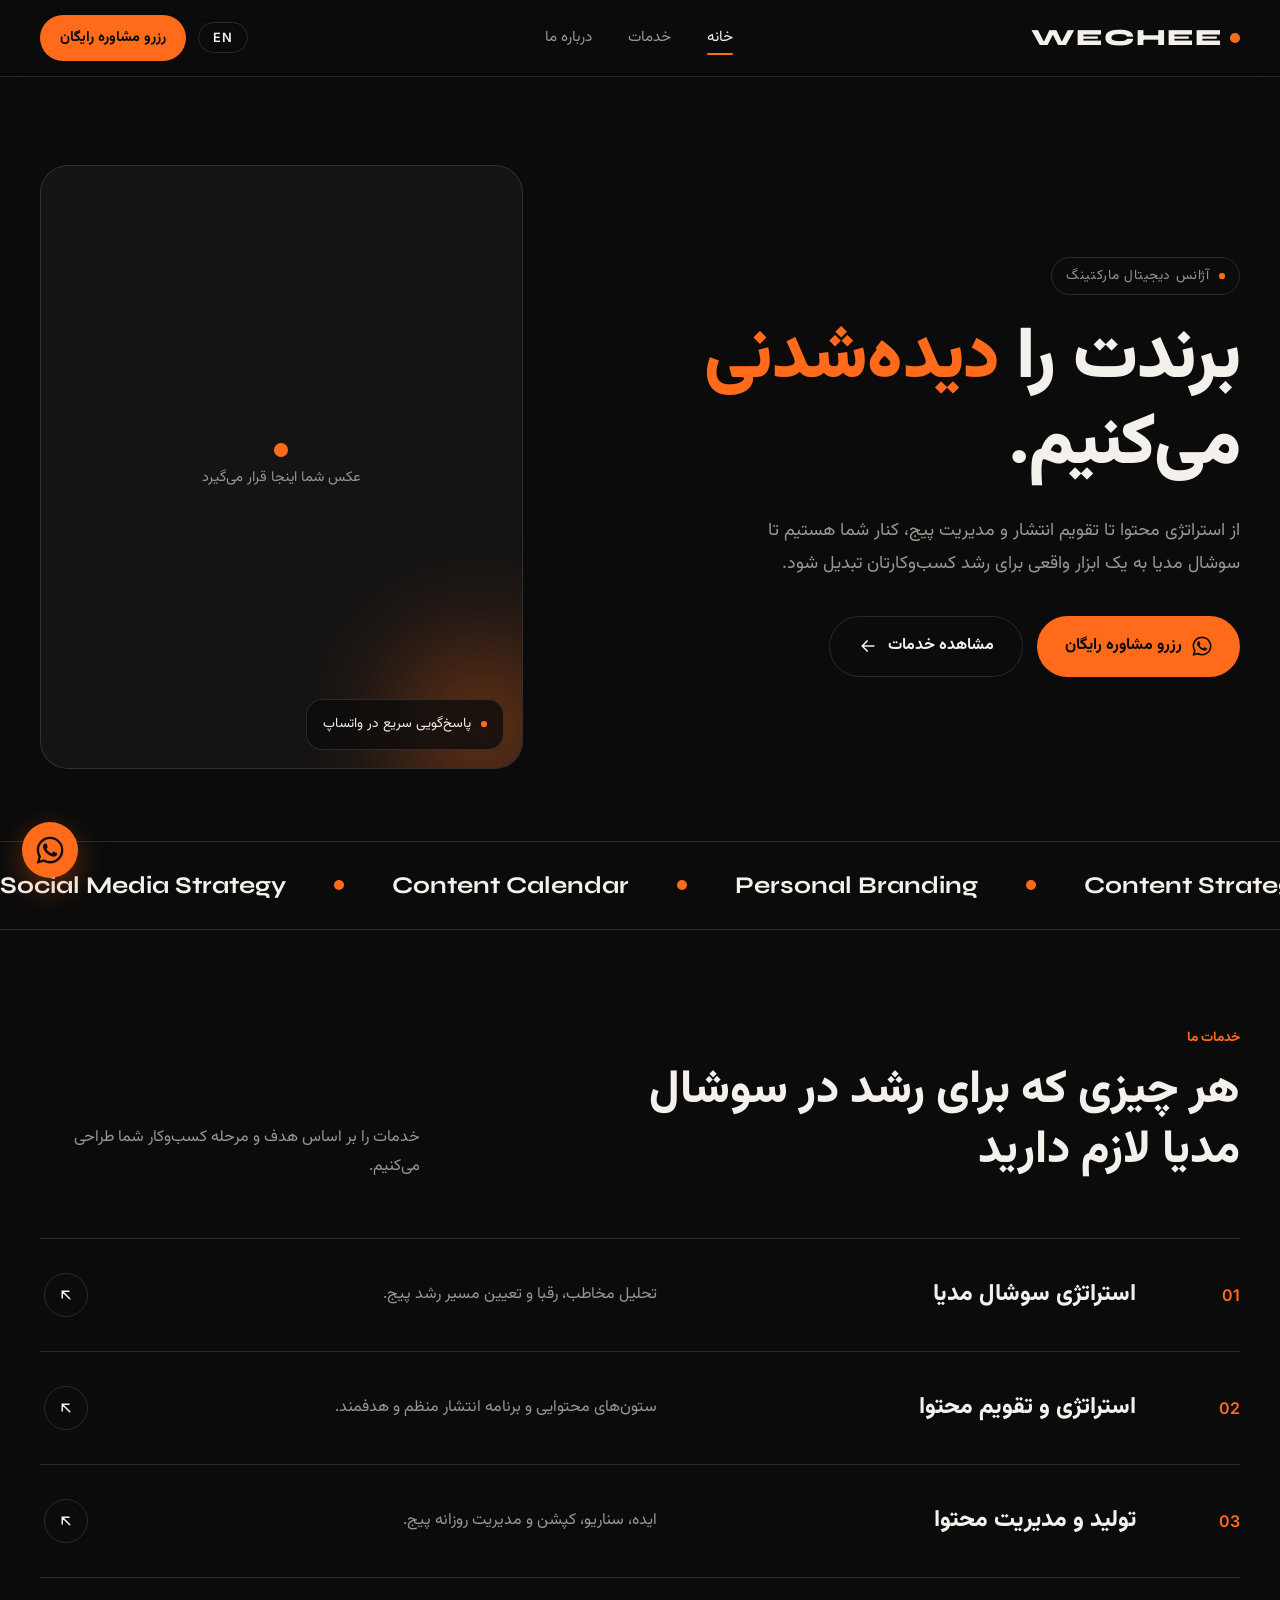
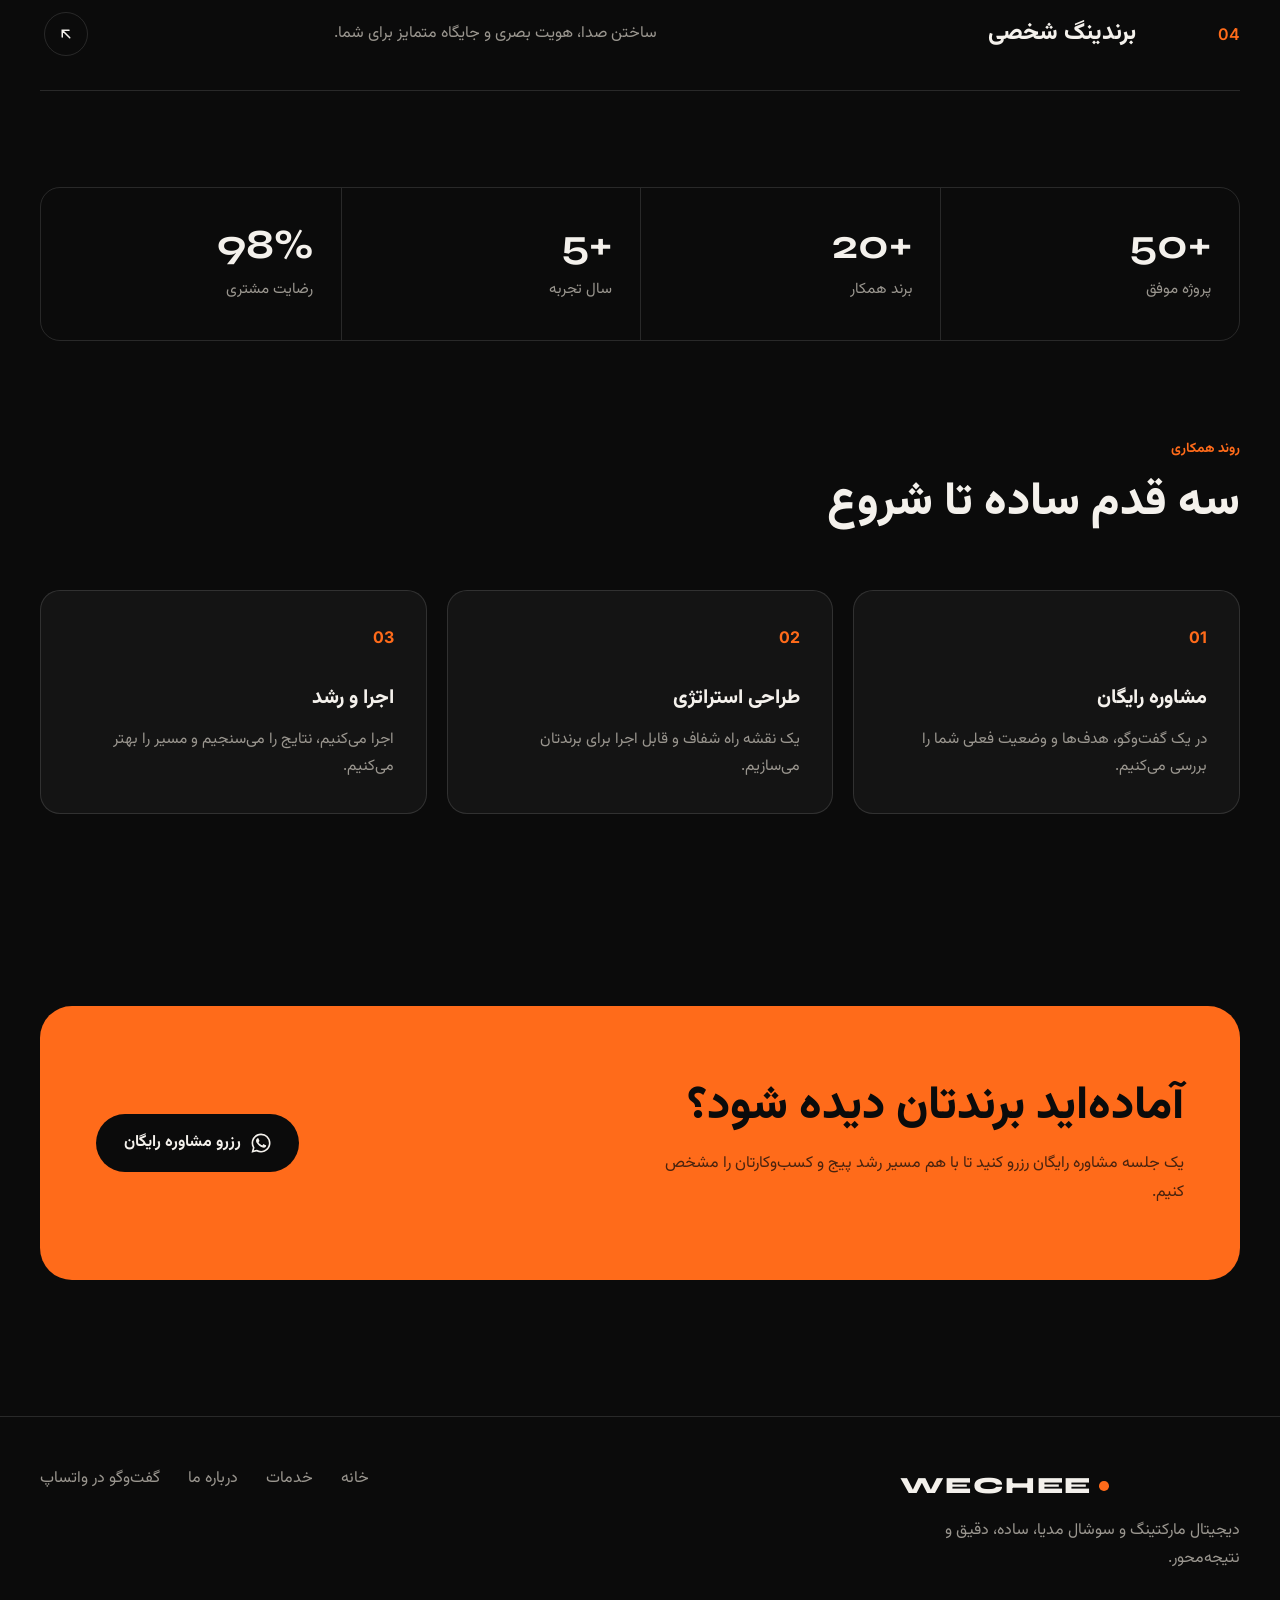
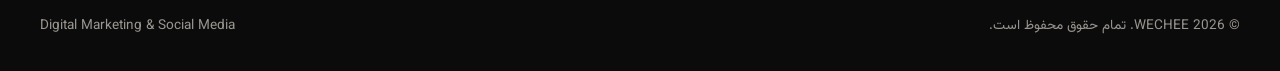
==== index.html @ 188ede7b "Initial WECHEE bilingual site skeleton Co-Authored-By: Claude Opus 5.5 <noreply@anthropic.com> Claud" ====
<!DOCTYPE html>
<html lang="fa" dir="rtl">
<head>
<meta charset="UTF-8">
<meta name="viewport" content="width=device-width, initial-scale=1">
<title data-i18n="home.title">WECHEE</title>
<meta name="description" content="WECHEE — دیجیتال مارکتینگ و سوشال مدیا | Digital marketing & social media">
<meta name="theme-color" content="#0B0B0B">
<link rel="icon" href="assets/favicon.svg" type="image/svg+xml">
<link rel="preconnect" href="https://fonts.googleapis.com">
<link rel="preconnect" href="https://fonts.gstatic.com" crossorigin>
<link href="https://fonts.googleapis.com/css2?family=Inter:wght@400;500;600;700&family=Syne:wght@600;700;800&family=Vazirmatn:wght@400;500;700;800;900&display=swap" rel="stylesheet">
<link rel="stylesheet" href="css/style.css">
</head>
<body>
<header class="header">
  <nav class="container nav">
    <a href="index.html" class="logo">WECHEE<span class="dot"></span></a>
    <ul class="menu">
      <li><a href="index.html" class="active" data-i18n="nav.home">خانه</a></li>
      <li><a href="services.html" data-i18n="nav.services">خدمات</a></li>
      <li><a href="about.html" data-i18n="nav.about">درباره ما</a></li>
    </ul>
    <div class="nav-actions">
      <button class="lang-btn" type="button" aria-label="Switch language">EN</button>
      <a class="btn btn-primary" data-wa href="#"><span data-i18n="cta.book">رزرو مشاوره رایگان</span></a>
      <button class="burger" type="button" aria-label="Menu"><span></span><span></span></button>
    </div>
  </nav>
</header>

<main>
<section class="hero">
  <div class="container hero-grid">
    <div class="reveal">
      <span class="eyebrow"><span class="dot"></span><span data-i18n="home.eyebrow"></span></span>
      <h1 data-i18n="home.h1"></h1>
      <p class="lead" data-i18n="home.lead"></p>
      <div class="hero-ctas">
        <a class="btn btn-primary" data-wa href="#"><svg viewBox="0 0 24 24" fill="currentColor" aria-hidden="true"><path d="M17.47 14.38c-.3-.15-1.75-.86-2.02-.96-.27-.1-.47-.15-.67.15-.2.3-.77.96-.94 1.16-.17.2-.35.22-.64.07-.3-.15-1.25-.46-2.38-1.47-.88-.79-1.47-1.76-1.65-2.06-.17-.3-.02-.46.13-.6.13-.13.3-.35.45-.52.15-.17.2-.3.3-.5.1-.2.05-.37-.03-.52-.07-.15-.67-1.6-.92-2.2-.24-.58-.49-.5-.67-.5h-.57c-.2 0-.52.07-.8.37-.27.3-1.04 1.02-1.04 2.48 0 1.46 1.07 2.88 1.21 3.08.15.2 2.1 3.2 5.08 4.49.71.3 1.26.49 1.7.63.71.22 1.36.19 1.87.12.57-.09 1.75-.72 2-1.41.25-.7.25-1.29.17-1.41-.07-.13-.27-.2-.57-.35M12.05 21.5h-.01a9.4 9.4 0 0 1-4.8-1.31l-.34-.2-3.57.93.95-3.48-.22-.36a9.43 9.43 0 0 1-1.44-5.03c0-5.2 4.24-9.44 9.45-9.44 2.52 0 4.89.99 6.67 2.77a9.37 9.37 0 0 1 2.76 6.68c0 5.2-4.24 9.44-9.45 9.44m8.04-17.48A11.3 11.3 0 0 0 12.05.7C5.78.7.68 5.8.68 12.06c0 2 .52 3.96 1.52 5.68L.58 23.7l6.1-1.6a11.33 11.33 0 0 0 5.37 1.37h.01c6.26 0 11.36-5.1 11.37-11.36 0-3.04-1.18-5.89-3.33-8.04"/></svg><span data-i18n="cta.book">رزرو مشاوره رایگان</span></a>
        <a class="btn btn-ghost" href="services.html"><span data-i18n="home.secondary"></span><svg class="arrow" viewBox="0 0 24 24" fill="none" stroke="currentColor" stroke-width="2" stroke-linecap="round" stroke-linejoin="round" aria-hidden="true"><path d="M5 12h14M13 6l6 6-6 6"/></svg></a>
      </div>
    </div>
    <div class="reveal">
      <div class="hero-photo">
        <div class="photo-placeholder"><span class="dot"></span><span data-i18n="photo.ph">عکس شما اینجا قرار می‌گیرد</span></div>
        <img src="assets/photo.jpg" alt="WECHEE" onerror="this.remove()" style="position:relative;z-index:1">
        <div class="hero-badge"><span class="dot"></span><span data-i18n="home.badge"></span></div>
      </div>
    </div>
  </div>
</section>

<div class="marquee" aria-hidden="true">
  <div class="marquee-track">
    <span>Social Media Strategy</span><span>Content Calendar</span><span>Personal Branding</span><span>Content Strategy</span><span>Growth</span>
    <span>Social Media Strategy</span><span>Content Calendar</span><span>Personal Branding</span><span>Content Strategy</span><span>Growth</span>
  </div>
</div>

<section>
  <div class="container">
    <div class="section-head reveal">
      <div><span class="section-label" data-i18n="home.svc.label"></span><h2 data-i18n="home.svc.title"></h2></div>
      <p data-i18n="home.svc.text"></p>
    </div>
    <div class="svc-list reveal">
      <div class="svc-row">
        <span class="svc-num">01</span>
        <h3 data-i18n="svc1.t"></h3>
        <p data-i18n="svc1.d"></p>
        <span class="svc-icon"><svg viewBox="0 0 24 24" width="18" height="18" fill="none" stroke="currentColor" stroke-width="2" stroke-linecap="round" aria-hidden="true"><path d="M7 17 17 7M8 7h9v9"/></svg></span>
      </div>
      <div class="svc-row">
        <span class="svc-num">02</span>
        <h3 data-i18n="svc2.t"></h3>
        <p data-i18n="svc2.d"></p>
        <span class="svc-icon"><svg viewBox="0 0 24 24" width="18" height="18" fill="none" stroke="currentColor" stroke-width="2" stroke-linecap="round" aria-hidden="true"><path d="M7 17 17 7M8 7h9v9"/></svg></span>
      </div>
      <div class="svc-row">
        <span class="svc-num">03</span>
        <h3 data-i18n="svc3.t"></h3>
        <p data-i18n="svc3.d"></p>
        <span class="svc-icon"><svg viewBox="0 0 24 24" width="18" height="18" fill="none" stroke="currentColor" stroke-width="2" stroke-linecap="round" aria-hidden="true"><path d="M7 17 17 7M8 7h9v9"/></svg></span>
      </div>
      <div class="svc-row">
        <span class="svc-num">04</span>
        <h3 data-i18n="svc4.t"></h3>
        <p data-i18n="svc4.d"></p>
        <span class="svc-icon"><svg viewBox="0 0 24 24" width="18" height="18" fill="none" stroke="currentColor" stroke-width="2" stroke-linecap="round" aria-hidden="true"><path d="M7 17 17 7M8 7h9v9"/></svg></span>
      </div>
    </div>
  </div>
</section>

<section style="padding-top:0">
  <div class="container">
    <div class="stats reveal">
      <div class="stat"><b>50+</b><span data-i18n="stat1"></span></div>
      <div class="stat"><b>20+</b><span data-i18n="stat2"></span></div>
      <div class="stat"><b>5+</b><span data-i18n="stat3"></span></div>
      <div class="stat"><b>98%</b><span data-i18n="stat4"></span></div>
    </div>
  </div>
</section>

<section style="padding-top:0">
  <div class="container">
    <div class="section-head reveal">
      <div><span class="section-label" data-i18n="home.proc.label"></span><h2 data-i18n="home.proc.title"></h2></div>
    </div>
    <div class="cards">
      <div class="card reveal"><span class="num">01</span><h3 data-i18n="proc1.t"></h3><p data-i18n="proc1.d"></p></div>
      <div class="card reveal"><span class="num">02</span><h3 data-i18n="proc2.t"></h3><p data-i18n="proc2.d"></p></div>
      <div class="card reveal"><span class="num">03</span><h3 data-i18n="proc3.t"></h3><p data-i18n="proc3.d"></p></div>
    </div>
  </div>
</section>
<section>
  <div class="container">
    <div class="cta-band reveal">
      <div>
        <h2 data-i18n="cta.band.title">آماده‌اید برندتان دیده شود؟</h2>
        <p data-i18n="cta.band.text"></p>
      </div>
      <a class="btn" data-wa href="#"><svg viewBox="0 0 24 24" fill="currentColor" aria-hidden="true"><path d="M17.47 14.38c-.3-.15-1.75-.86-2.02-.96-.27-.1-.47-.15-.67.15-.2.3-.77.96-.94 1.16-.17.2-.35.22-.64.07-.3-.15-1.25-.46-2.38-1.47-.88-.79-1.47-1.76-1.65-2.06-.17-.3-.02-.46.13-.6.13-.13.3-.35.45-.52.15-.17.2-.3.3-.5.1-.2.05-.37-.03-.52-.07-.15-.67-1.6-.92-2.2-.24-.58-.49-.5-.67-.5h-.57c-.2 0-.52.07-.8.37-.27.3-1.04 1.02-1.04 2.48 0 1.46 1.07 2.88 1.21 3.08.15.2 2.1 3.2 5.08 4.49.71.3 1.26.49 1.7.63.71.22 1.36.19 1.87.12.57-.09 1.75-.72 2-1.41.25-.7.25-1.29.17-1.41-.07-.13-.27-.2-.57-.35M12.05 21.5h-.01a9.4 9.4 0 0 1-4.8-1.31l-.34-.2-3.57.93.95-3.48-.22-.36a9.43 9.43 0 0 1-1.44-5.03c0-5.2 4.24-9.44 9.45-9.44 2.52 0 4.89.99 6.67 2.77a9.37 9.37 0 0 1 2.76 6.68c0 5.2-4.24 9.44-9.45 9.44m8.04-17.48A11.3 11.3 0 0 0 12.05.7C5.78.7.68 5.8.68 12.06c0 2 .52 3.96 1.52 5.68L.58 23.7l6.1-1.6a11.33 11.33 0 0 0 5.37 1.37h.01c6.26 0 11.36-5.1 11.37-11.36 0-3.04-1.18-5.89-3.33-8.04"/></svg><span data-i18n="cta.book">رزرو مشاوره رایگان</span></a>
    </div>
  </div>
</section>
</main>
<footer class="footer">
  <div class="container">
    <div class="footer-top">
      <div>
        <a href="index.html" class="logo">WECHEE<span class="dot"></span></a>
        <p style="color:var(--muted);margin-top:10px;max-width:340px" data-i18n="footer.tag"></p>
      </div>
      <ul class="footer-links">
        <li><a href="index.html" data-i18n="nav.home">خانه</a></li>
        <li><a href="services.html" data-i18n="nav.services">خدمات</a></li>
        <li><a href="about.html" data-i18n="nav.about">درباره ما</a></li>
        <li><a data-wa href="#" data-i18n="cta.whatsapp">واتساپ</a></li>
      </ul>
    </div>
    <div class="footer-bottom">
      <span>© <span data-year></span> WECHEE. <span data-i18n="footer.rights"></span></span>
      <span>Digital Marketing &amp; Social Media</span>
    </div>
  </div>
</footer>
<a class="wa-float" data-wa href="#" aria-label="WhatsApp"><svg viewBox="0 0 24 24" fill="currentColor" aria-hidden="true"><path d="M17.47 14.38c-.3-.15-1.75-.86-2.02-.96-.27-.1-.47-.15-.67.15-.2.3-.77.96-.94 1.16-.17.2-.35.22-.64.07-.3-.15-1.25-.46-2.38-1.47-.88-.79-1.47-1.76-1.65-2.06-.17-.3-.02-.46.13-.6.13-.13.3-.35.45-.52.15-.17.2-.3.3-.5.1-.2.05-.37-.03-.52-.07-.15-.67-1.6-.92-2.2-.24-.58-.49-.5-.67-.5h-.57c-.2 0-.52.07-.8.37-.27.3-1.04 1.02-1.04 2.48 0 1.46 1.07 2.88 1.21 3.08.15.2 2.1 3.2 5.08 4.49.71.3 1.26.49 1.7.63.71.22 1.36.19 1.87.12.57-.09 1.75-.72 2-1.41.25-.7.25-1.29.17-1.41-.07-.13-.27-.2-.57-.35M12.05 21.5h-.01a9.4 9.4 0 0 1-4.8-1.31l-.34-.2-3.57.93.95-3.48-.22-.36a9.43 9.43 0 0 1-1.44-5.03c0-5.2 4.24-9.44 9.45-9.44 2.52 0 4.89.99 6.67 2.77a9.37 9.37 0 0 1 2.76 6.68c0 5.2-4.24 9.44-9.45 9.44m8.04-17.48A11.3 11.3 0 0 0 12.05.7C5.78.7.68 5.8.68 12.06c0 2 .52 3.96 1.52 5.68L.58 23.7l6.1-1.6a11.33 11.33 0 0 0 5.37 1.37h.01c6.26 0 11.36-5.1 11.37-11.36 0-3.04-1.18-5.89-3.33-8.04"/></svg></a>
<script src="js/i18n.js"></script>
<script src="js/main.js"></script>
</body>
</html>
---- css/style.css ----
/* ===== WECHEE — Minimal bilingual landing ===== */
:root{
  --black:#0B0B0B;
  --ink:#141414;
  --line:rgba(255,255,255,.12);
  --text:#F4F1EC;
  --muted:#9A968F;
  --orange:#FF6B1A;
  --orange-soft:rgba(255,107,26,.12);
  --radius:20px;
  --max:1200px;
  --font-fa:"Vazirmatn",system-ui,sans-serif;
  --font-en:"Inter",system-ui,sans-serif;
  --font-display-en:"Syne","Inter",sans-serif;
}
*{box-sizing:border-box;margin:0;padding:0}
html{scroll-behavior:smooth}
body{
  background:var(--black);color:var(--text);
  font-family:var(--font-fa);line-height:1.8;
  -webkit-font-smoothing:antialiased;overflow-x:hidden;
}
html[lang="en"] body{font-family:var(--font-en);line-height:1.65}
img{max-width:100%;display:block}
a{color:inherit;text-decoration:none}
.container{width:min(var(--max),100% - 48px);margin-inline:auto}
.dot{display:inline-block;width:.42em;height:.42em;border-radius:50%;background:var(--orange);vertical-align:middle}
.accent{color:var(--orange)}

/* ---------- Header ---------- */
.header{position:sticky;top:0;z-index:50;background:rgba(11,11,11,.82);backdrop-filter:blur(14px);border-bottom:1px solid var(--line)}
.nav{display:flex;align-items:center;justify-content:space-between;height:76px;gap:24px}
.logo{font-family:var(--font-display-en);font-weight:800;font-size:1.45rem;letter-spacing:.06em;display:flex;align-items:center;gap:8px;direction:ltr}
.menu{display:flex;gap:36px;list-style:none}
.menu a{font-size:.95rem;color:var(--muted);transition:color .2s;position:relative;padding-block:6px}
.menu a:hover,.menu a.active{color:var(--text)}
.menu a.active::after{content:"";position:absolute;inset-inline:0;bottom:0;height:2px;background:var(--orange);border-radius:2px}
.nav-actions{display:flex;align-items:center;gap:12px}
.lang-btn{
  border:1px solid var(--line);background:transparent;color:var(--text);
  border-radius:999px;padding:7px 14px;font:600 .8rem var(--font-en);letter-spacing:.08em;cursor:pointer;transition:.2s
}
.lang-btn:hover{border-color:var(--orange);color:var(--orange)}
.burger{display:none;background:none;border:0;width:40px;height:40px;cursor:pointer;position:relative}
.burger span{position:absolute;left:9px;right:9px;height:2px;background:var(--text);transition:.25s}
.burger span:nth-child(1){top:14px}.burger span:nth-child(2){top:24px}
.burger.open span:nth-child(1){top:19px;transform:rotate(45deg)}
.burger.open span:nth-child(2){top:19px;transform:rotate(-45deg)}

/* ---------- Buttons ---------- */
.btn{
  display:inline-flex;align-items:center;gap:10px;
  padding:15px 28px;border-radius:999px;font-weight:700;font-size:1rem;
  transition:transform .2s, background .2s, color .2s;cursor:pointer;border:0;
}
.btn-primary{background:var(--orange);color:#0B0B0B}
.btn-primary:hover{transform:translateY(-2px);background:#ff8340}
.btn-ghost{border:1px solid var(--line);color:var(--text)}
.btn-ghost:hover{border-color:var(--text)}
.btn svg{width:20px;height:20px;flex-shrink:0}
.btn .arrow{transition:transform .2s}
html[dir="rtl"] .btn .arrow{transform:scaleX(-1)}
.nav .btn{padding:10px 20px;font-size:.9rem}

/* ---------- Hero ---------- */
.hero{padding:88px 0 72px}
.hero-grid{display:grid;grid-template-columns:1.15fr .85fr;gap:64px;align-items:center}
.eyebrow{display:inline-flex;align-items:center;gap:10px;font-size:.85rem;color:var(--muted);letter-spacing:.04em;margin-bottom:22px;border:1px solid var(--line);border-radius:999px;padding:6px 14px}
html[lang="en"] .eyebrow{text-transform:uppercase;letter-spacing:.14em;font-size:.75rem}
h1{font-size:clamp(2.4rem,5.6vw,4.6rem);line-height:1.2;font-weight:900;letter-spacing:-.01em}
html[lang="en"] h1{font-family:var(--font-display-en);font-weight:800;line-height:1.05;letter-spacing:-.03em}
.hero p.lead{color:var(--muted);font-size:1.12rem;max-width:520px;margin:26px 0 36px}
.hero-ctas{display:flex;flex-wrap:wrap;gap:14px}
.hero-photo{position:relative;aspect-ratio:4/5;border-radius:28px;overflow:hidden;background:var(--ink);border:1px solid var(--line)}
.hero-photo img{width:100%;height:100%;object-fit:cover}
.hero-photo::after{content:"";position:absolute;inset:auto -40px -40px auto;width:160px;height:160px;border-radius:50%;background:var(--orange);filter:blur(60px);opacity:.45;pointer-events:none}
.photo-placeholder{position:absolute;inset:0;display:grid;place-content:center;text-align:center;color:var(--muted);font-size:.9rem;gap:8px}
.photo-placeholder .dot{width:14px;height:14px;margin-inline:auto}
.hero-badge{
  position:absolute;bottom:18px;inset-inline-start:18px;z-index:2;
  background:rgba(11,11,11,.75);backdrop-filter:blur(10px);border:1px solid var(--line);
  border-radius:16px;padding:12px 16px;font-size:.85rem;display:flex;align-items:center;gap:10px
}

/* ---------- Marquee ---------- */
.marquee{border-block:1px solid var(--line);overflow:hidden;padding:22px 0;direction:ltr}
.marquee-track{display:flex;gap:48px;width:max-content;animation:scroll 28s linear infinite}
.marquee span{font-family:var(--font-display-en);font-weight:700;font-size:1.5rem;white-space:nowrap;display:flex;align-items:center;gap:48px;color:var(--text)}
.marquee span::after{content:"";width:10px;height:10px;border-radius:50%;background:var(--orange)}
@keyframes scroll{to{transform:translateX(-50%)}}

/* ---------- Sections ---------- */
section{padding:96px 0}
.section-head{display:flex;justify-content:space-between;align-items:end;gap:32px;margin-bottom:56px;flex-wrap:wrap}
.section-label{color:var(--orange);font-size:.85rem;font-weight:700;margin-bottom:12px;display:block}
html[lang="en"] .section-label{text-transform:uppercase;letter-spacing:.16em;font-size:.75rem}
h2{font-size:clamp(1.8rem,3.6vw,2.9rem);line-height:1.3;font-weight:800;max-width:640px}
html[lang="en"] h2{font-family:var(--font-display-en);line-height:1.1;letter-spacing:-.02em}
.section-head p{color:var(--muted);max-width:380px}

/* Services list (numbered rows) */
.svc-list{border-top:1px solid var(--line)}
.svc-row{
  display:grid;grid-template-columns:80px 1fr 1.2fr 48px;gap:24px;align-items:center;
  padding:34px 0;border-bottom:1px solid var(--line);transition:padding .25s, background .25s
}
.svc-row:hover{padding-inline:16px;background:var(--orange-soft)}
.svc-num{font-family:var(--font-en);color:var(--orange);font-weight:600}
.svc-row h3{font-size:1.45rem;font-weight:800}
html[lang="en"] .svc-row h3{font-family:var(--font-display-en)}
.svc-row p{color:var(--muted)}
.svc-icon{width:44px;height:44px;border-radius:50%;border:1px solid var(--line);display:grid;place-content:center;transition:.25s}
.svc-row:hover .svc-icon{background:var(--orange);border-color:var(--orange);color:#0B0B0B}
html[dir="rtl"] .svc-icon svg{transform:scaleX(-1)}

/* Stats */
.stats{display:grid;grid-template-columns:repeat(4,1fr);gap:0;border:1px solid var(--line);border-radius:var(--radius);overflow:hidden}
.stat{padding:36px 28px;border-inline-end:1px solid var(--line)}
.stat:last-child{border-inline-end:0}
.stat b{display:block;font-family:var(--font-display-en);font-size:2.6rem;line-height:1;margin-bottom:10px}
.stat span{color:var(--muted);font-size:.95rem}

/* Process cards */
.cards{display:grid;grid-template-columns:repeat(3,1fr);gap:20px}
.card{background:var(--ink);border:1px solid var(--line);border-radius:var(--radius);padding:32px;transition:border-color .25s, transform .25s}
.card:hover{border-color:var(--orange);transform:translateY(-4px)}
.card .num{font-family:var(--font-en);color:var(--orange);font-weight:700;margin-bottom:28px;display:block}
.card h3{font-size:1.25rem;margin-bottom:10px;font-weight:800}
html[lang="en"] .card h3{font-family:var(--font-display-en)}
.card p{color:var(--muted);font-size:.97rem}

/* CTA band */
.cta-band{
  background:var(--orange);color:#0B0B0B;border-radius:32px;padding:72px 56px;
  display:flex;justify-content:space-between;align-items:center;gap:32px;flex-wrap:wrap;position:relative;overflow:hidden
}
.cta-band h2{color:#0B0B0B;max-width:620px}
.cta-band p{opacity:.75;margin-top:12px;max-width:520px}
.cta-band .btn{background:#0B0B0B;color:var(--text)}
.cta-band .btn:hover{background:#1f1f1f;transform:translateY(-2px)}

/* Page hero (inner pages) */
.page-hero{padding:96px 0 40px}
.page-hero p{color:var(--muted);font-size:1.1rem;max-width:600px;margin-top:20px}

/* About */
.about-grid{display:grid;grid-template-columns:.9fr 1.1fr;gap:64px;align-items:start}
.about-photo{aspect-ratio:4/5;border-radius:28px;overflow:hidden;background:var(--ink);border:1px solid var(--line);position:relative}
.about-photo img{width:100%;height:100%;object-fit:cover}
.about-text p{color:var(--muted);margin-bottom:18px;font-size:1.05rem}
.about-text p strong{color:var(--text)}
.values{display:grid;grid-template-columns:repeat(2,1fr);gap:16px;margin-top:32px}
.value{border:1px solid var(--line);border-radius:16px;padding:20px}
.value b{display:flex;align-items:center;gap:10px;margin-bottom:6px}
.value span{color:var(--muted);font-size:.93rem}

/* Footer */
.footer{border-top:1px solid var(--line);padding:48px 0 32px;margin-top:40px}
.footer-top{display:flex;justify-content:space-between;gap:32px;flex-wrap:wrap;margin-bottom:40px}
.footer-links{display:flex;gap:28px;flex-wrap:wrap;list-style:none}
.footer-links a{color:var(--muted)}
.footer-links a:hover{color:var(--orange)}
.footer-bottom{display:flex;justify-content:space-between;gap:16px;flex-wrap:wrap;color:var(--muted);font-size:.85rem}

/* Floating WhatsApp */
.wa-float{
  position:fixed;bottom:22px;inset-inline-end:22px;z-index:60;width:56px;height:56px;border-radius:50%;
  background:var(--orange);color:#0B0B0B;display:grid;place-content:center;box-shadow:0 10px 30px rgba(255,107,26,.35);transition:transform .2s
}
.wa-float:hover{transform:scale(1.08)}
.wa-float svg{width:28px;height:28px}

/* Reveal animation */
.reveal{opacity:0;transform:translateY(24px);transition:opacity .7s ease, transform .7s ease}
.reveal.in{opacity:1;transform:none}
@media (prefers-reduced-motion:reduce){.reveal{opacity:1;transform:none}.marquee-track{animation:none}}

/* ---------- Responsive ---------- */
@media (max-width: 960px){
  .hero-grid,.about-grid{grid-template-columns:1fr;gap:44px}
  .hero{padding-top:48px}
  .hero-photo,.about-photo{max-width:460px;width:100%;margin-inline:auto}
  .stats{grid-template-columns:repeat(2,1fr)}
  .stat:nth-child(2){border-inline-end:0}
  .stat:nth-child(-n+2){border-bottom:1px solid var(--line)}
  .cards{grid-template-columns:1fr}
  .svc-row{grid-template-columns:56px 1fr 44px}
  .svc-row p{grid-column:2 / 3}
  .svc-row .svc-icon{grid-row:1;grid-column:3}
}
@media (max-width: 760px){
  .menu{
    position:fixed;inset:76px 0 auto 0;flex-direction:column;gap:0;background:var(--black);
    border-bottom:1px solid var(--line);padding:8px 24px 24px;
    transform:translateY(-12px);opacity:0;pointer-events:none;transition:.25s
  }
  .menu.open{transform:none;opacity:1;pointer-events:auto}
  .menu li{border-bottom:1px solid var(--line)}
  .menu a{display:block;padding:16px 0;font-size:1.1rem;color:var(--text)}
  .menu a.active::after{display:none}
  .menu a.active{color:var(--orange)}
  .burger{display:block}
  .nav .btn{display:none}
  section{padding:64px 0}
  .section-head{margin-bottom:36px}
  .cta-band{padding:44px 28px;border-radius:24px}
  .cta-band .btn{width:100%;justify-content:center}
  .hero-ctas .btn{flex:1 1 100%;justify-content:center}
  .values{grid-template-columns:1fr}
  .stat{padding:26px 20px}
  .stat b{font-size:2rem}
}
.stat b{direction:ltr}
html[dir="rtl"] .stat b{text-align:right}
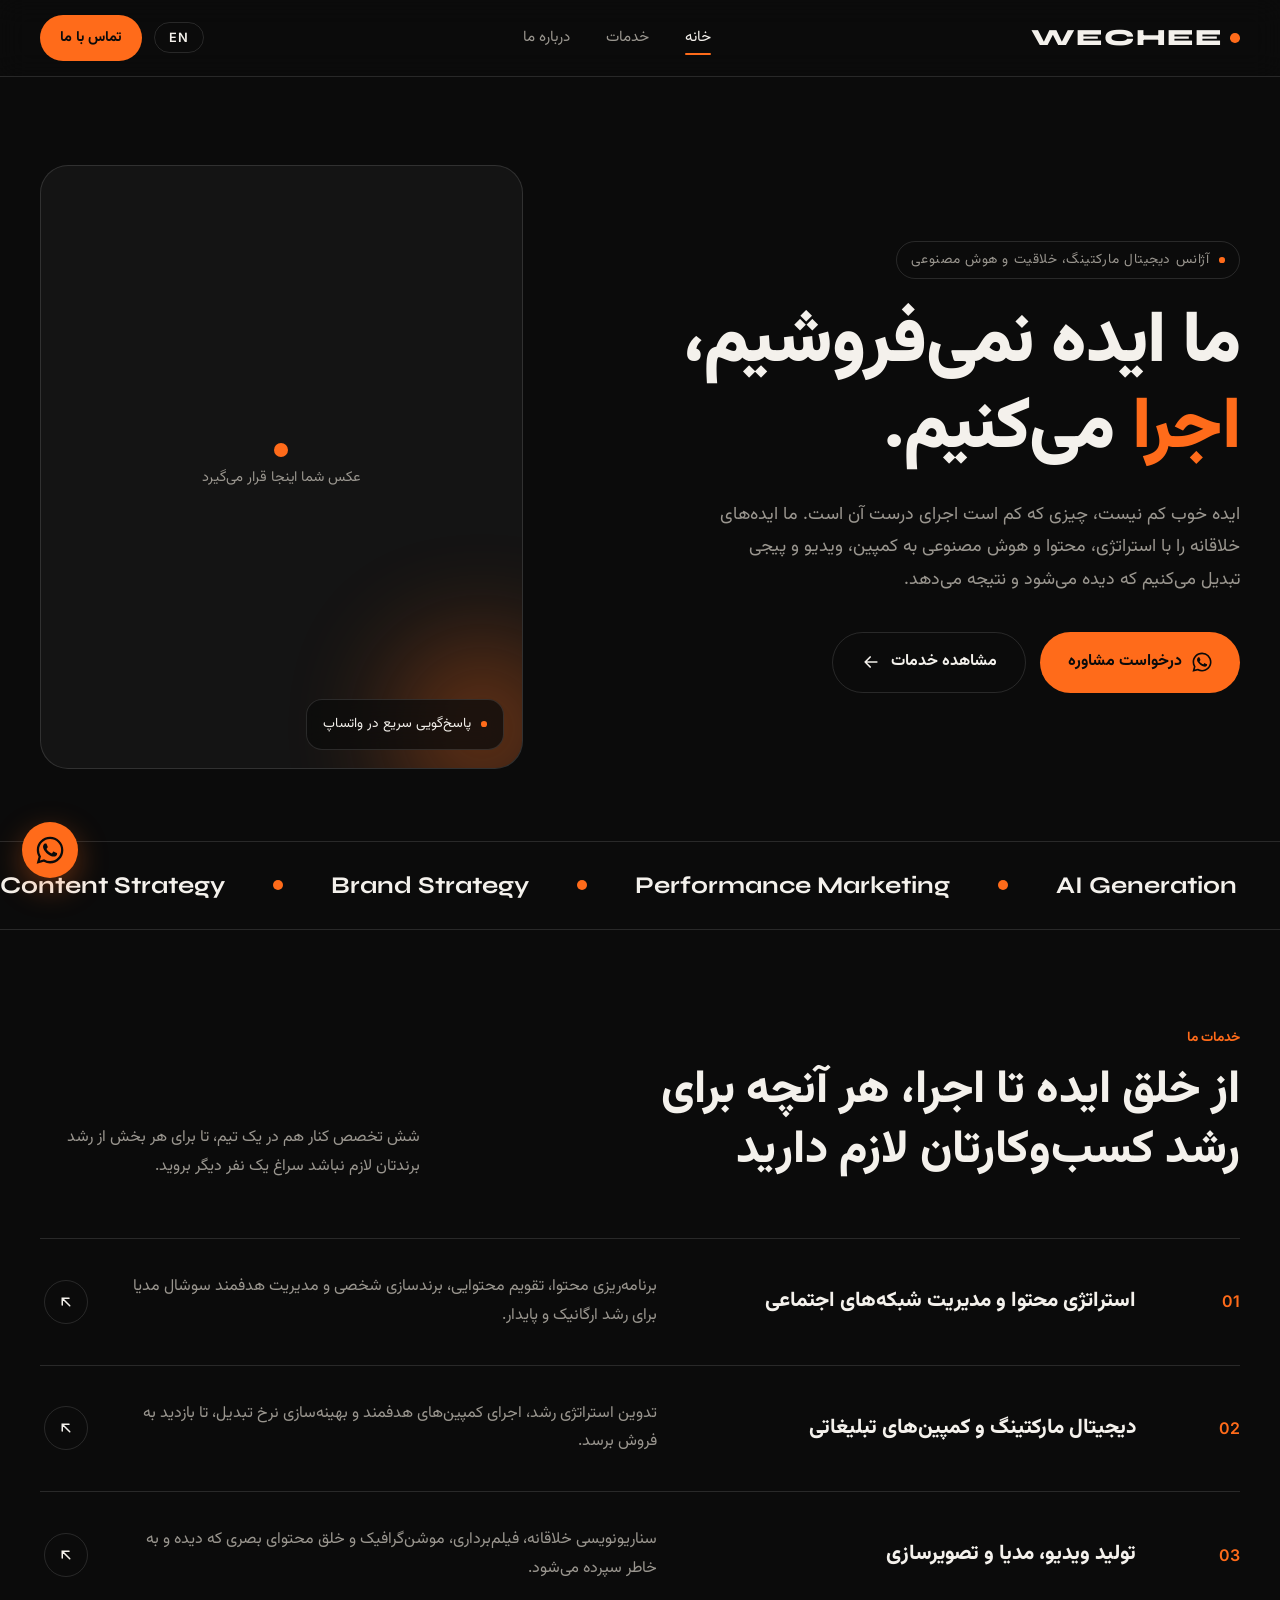
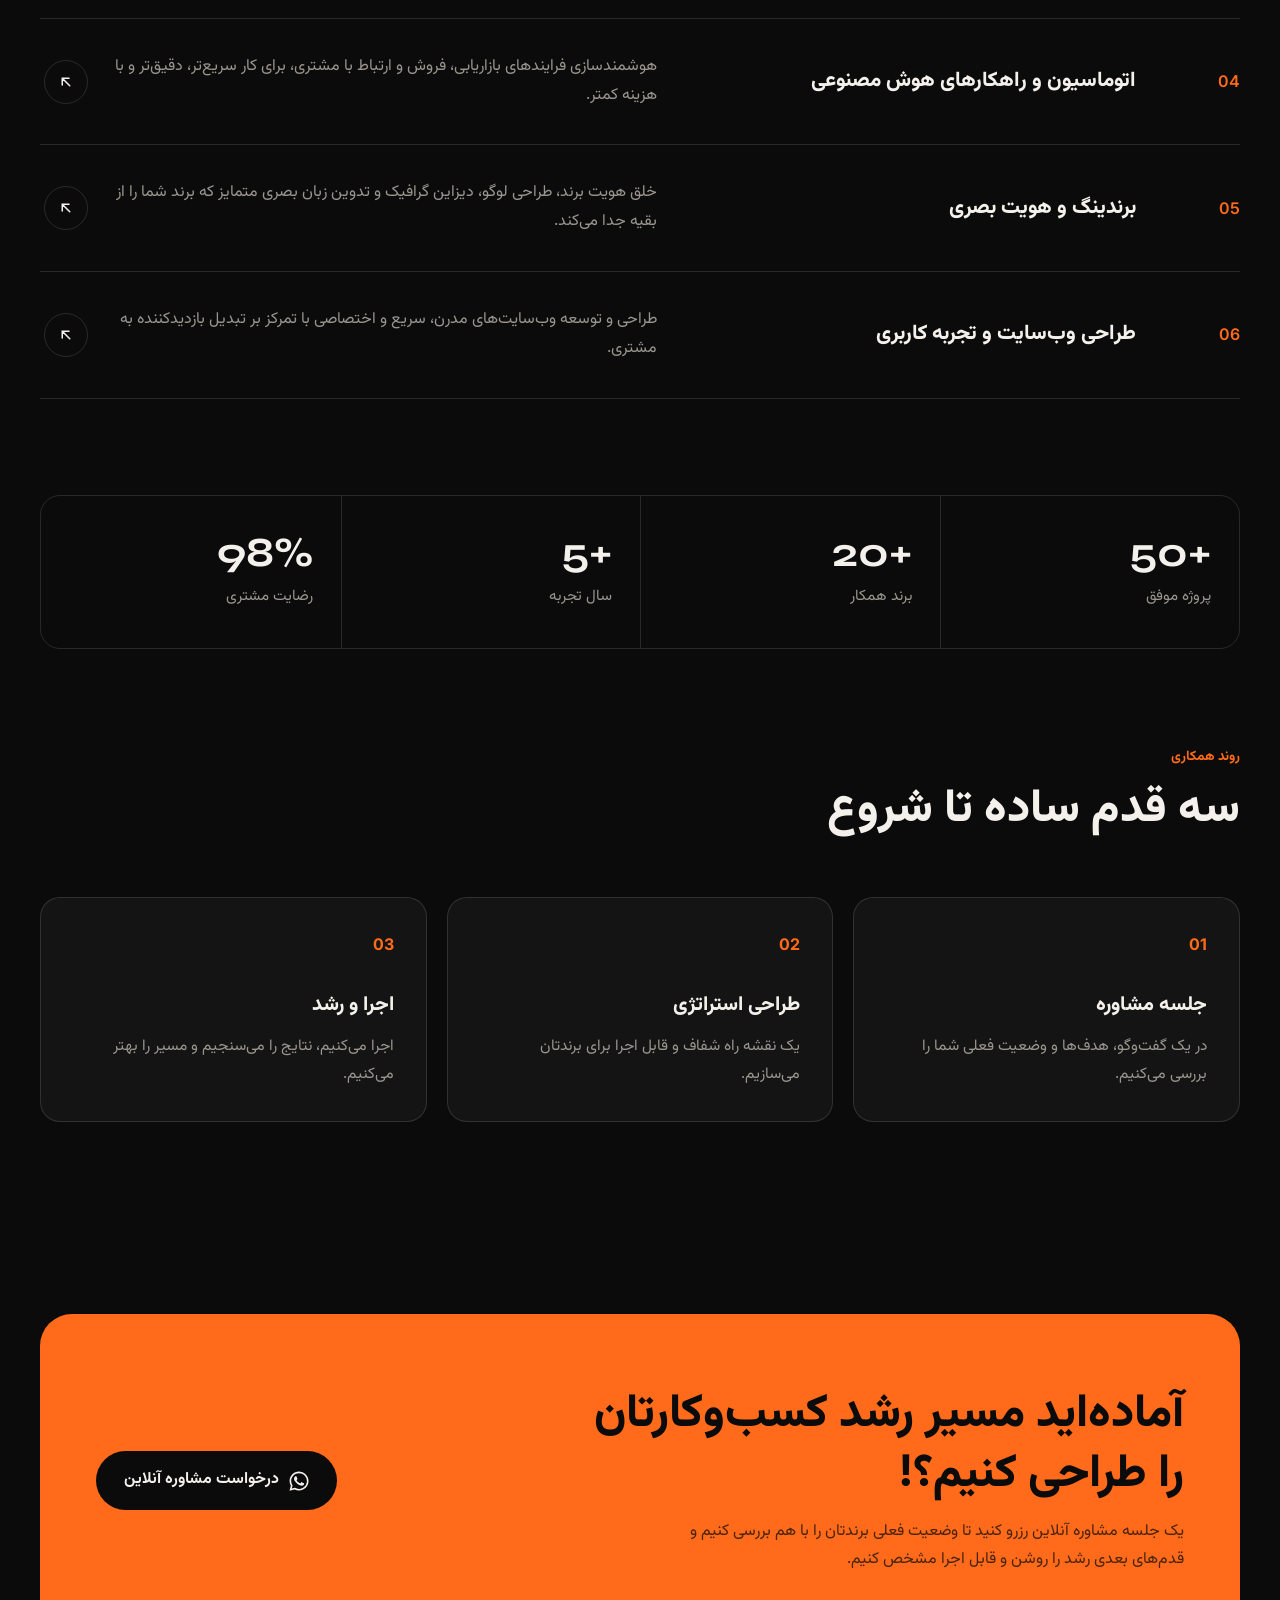
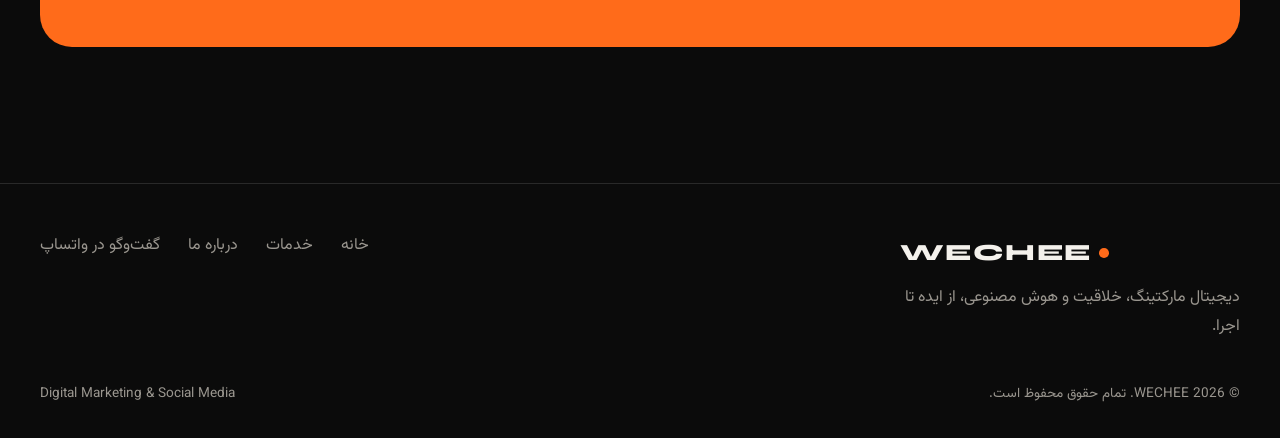
==== commit 6b9eea2e: "Update home copy, CTAs, marquee and six services (FA/EN) Co-Authored-By: Claude Opus 5.5 <noreply@an" ====
--- a/index.html
+++ b/index.html
@@ -23,7 +23,7 @@
     </ul>
     <div class="nav-actions">
       <button class="lang-btn" type="button" aria-label="Switch language">EN</button>
-      <a class="btn btn-primary" data-wa href="#"><span data-i18n="cta.book">رزرو مشاوره رایگان</span></a>
+      <a class="btn btn-primary" data-wa href="#"><span data-i18n="nav.contact">تماس با ما</span></a>
       <button class="burger" type="button" aria-label="Menu"><span></span><span></span></button>
     </div>
   </nav>
@@ -37,7 +37,7 @@
       <h1 data-i18n="home.h1"></h1>
       <p class="lead" data-i18n="home.lead"></p>
       <div class="hero-ctas">
-        <a class="btn btn-primary" data-wa href="#"><svg viewBox="0 0 24 24" fill="currentColor" aria-hidden="true"><path d="M17.47 14.38c-.3-.15-1.75-.86-2.02-.96-.27-.1-.47-.15-.67.15-.2.3-.77.96-.94 1.16-.17.2-.35.22-.64.07-.3-.15-1.25-.46-2.38-1.47-.88-.79-1.47-1.76-1.65-2.06-.17-.3-.02-.46.13-.6.13-.13.3-.35.45-.52.15-.17.2-.3.3-.5.1-.2.05-.37-.03-.52-.07-.15-.67-1.6-.92-2.2-.24-.58-.49-.5-.67-.5h-.57c-.2 0-.52.07-.8.37-.27.3-1.04 1.02-1.04 2.48 0 1.46 1.07 2.88 1.21 3.08.15.2 2.1 3.2 5.08 4.49.71.3 1.26.49 1.7.63.71.22 1.36.19 1.87.12.57-.09 1.75-.72 2-1.41.25-.7.25-1.29.17-1.41-.07-.13-.27-.2-.57-.35M12.05 21.5h-.01a9.4 9.4 0 0 1-4.8-1.31l-.34-.2-3.57.93.95-3.48-.22-.36a9.43 9.43 0 0 1-1.44-5.03c0-5.2 4.24-9.44 9.45-9.44 2.52 0 4.89.99 6.67 2.77a9.37 9.37 0 0 1 2.76 6.68c0 5.2-4.24 9.44-9.45 9.44m8.04-17.48A11.3 11.3 0 0 0 12.05.7C5.78.7.68 5.8.68 12.06c0 2 .52 3.96 1.52 5.68L.58 23.7l6.1-1.6a11.33 11.33 0 0 0 5.37 1.37h.01c6.26 0 11.36-5.1 11.37-11.36 0-3.04-1.18-5.89-3.33-8.04"/></svg><span data-i18n="cta.book">رزرو مشاوره رایگان</span></a>
+        <a class="btn btn-primary" data-wa href="#"><svg viewBox="0 0 24 24" fill="currentColor" aria-hidden="true"><path d="M17.47 14.38c-.3-.15-1.75-.86-2.02-.96-.27-.1-.47-.15-.67.15-.2.3-.77.96-.94 1.16-.17.2-.35.22-.64.07-.3-.15-1.25-.46-2.38-1.47-.88-.79-1.47-1.76-1.65-2.06-.17-.3-.02-.46.13-.6.13-.13.3-.35.45-.52.15-.17.2-.3.3-.5.1-.2.05-.37-.03-.52-.07-.15-.67-1.6-.92-2.2-.24-.58-.49-.5-.67-.5h-.57c-.2 0-.52.07-.8.37-.27.3-1.04 1.02-1.04 2.48 0 1.46 1.07 2.88 1.21 3.08.15.2 2.1 3.2 5.08 4.49.71.3 1.26.49 1.7.63.71.22 1.36.19 1.87.12.57-.09 1.75-.72 2-1.41.25-.7.25-1.29.17-1.41-.07-.13-.27-.2-.57-.35M12.05 21.5h-.01a9.4 9.4 0 0 1-4.8-1.31l-.34-.2-3.57.93.95-3.48-.22-.36a9.43 9.43 0 0 1-1.44-5.03c0-5.2 4.24-9.44 9.45-9.44 2.52 0 4.89.99 6.67 2.77a9.37 9.37 0 0 1 2.76 6.68c0 5.2-4.24 9.44-9.45 9.44m8.04-17.48A11.3 11.3 0 0 0 12.05.7C5.78.7.68 5.8.68 12.06c0 2 .52 3.96 1.52 5.68L.58 23.7l6.1-1.6a11.33 11.33 0 0 0 5.37 1.37h.01c6.26 0 11.36-5.1 11.37-11.36 0-3.04-1.18-5.89-3.33-8.04"/></svg><span data-i18n="cta.book">درخواست مشاوره</span></a>
         <a class="btn btn-ghost" href="services.html"><span data-i18n="home.secondary"></span><svg class="arrow" viewBox="0 0 24 24" fill="none" stroke="currentColor" stroke-width="2" stroke-linecap="round" stroke-linejoin="round" aria-hidden="true"><path d="M5 12h14M13 6l6 6-6 6"/></svg></a>
       </div>
     </div>
@@ -53,8 +53,8 @@
 
 <div class="marquee" aria-hidden="true">
   <div class="marquee-track">
-    <span>Social Media Strategy</span><span>Content Calendar</span><span>Personal Branding</span><span>Content Strategy</span><span>Growth</span>
-    <span>Social Media Strategy</span><span>Content Calendar</span><span>Personal Branding</span><span>Content Strategy</span><span>Growth</span>
+    <span>Content Strategy</span><span>Brand Strategy</span><span>Performance Marketing</span><span>AI Generation</span><span>Video &amp; Media Production</span><span>Social Media Growth</span><span>Conversion Optimization</span><span>Social Media Marketing</span>
+    <span>Content Strategy</span><span>Brand Strategy</span><span>Performance Marketing</span><span>AI Generation</span><span>Video &amp; Media Production</span><span>Social Media Growth</span><span>Conversion Optimization</span><span>Social Media Marketing</span>
   </div>
 </div>
 
@@ -87,6 +87,18 @@
         <span class="svc-num">04</span>
         <h3 data-i18n="svc4.t"></h3>
         <p data-i18n="svc4.d"></p>
+        <span class="svc-icon"><svg viewBox="0 0 24 24" width="18" height="18" fill="none" stroke="currentColor" stroke-width="2" stroke-linecap="round" aria-hidden="true"><path d="M7 17 17 7M8 7h9v9"/></svg></span>
+      </div>
+      <div class="svc-row">
+        <span class="svc-num">05</span>
+        <h3 data-i18n="svc5.t"></h3>
+        <p data-i18n="svc5.d"></p>
+        <span class="svc-icon"><svg viewBox="0 0 24 24" width="18" height="18" fill="none" stroke="currentColor" stroke-width="2" stroke-linecap="round" aria-hidden="true"><path d="M7 17 17 7M8 7h9v9"/></svg></span>
+      </div>
+      <div class="svc-row">
+        <span class="svc-num">06</span>
+        <h3 data-i18n="svc6.t"></h3>
+        <p data-i18n="svc6.d"></p>
         <span class="svc-icon"><svg viewBox="0 0 24 24" width="18" height="18" fill="none" stroke="currentColor" stroke-width="2" stroke-linecap="round" aria-hidden="true"><path d="M7 17 17 7M8 7h9v9"/></svg></span>
       </div>
     </div>
@@ -123,7 +135,7 @@
         <h2 data-i18n="cta.band.title">آماده‌اید برندتان دیده شود؟</h2>
         <p data-i18n="cta.band.text"></p>
       </div>
-      <a class="btn" data-wa href="#"><svg viewBox="0 0 24 24" fill="currentColor" aria-hidden="true"><path d="M17.47 14.38c-.3-.15-1.75-.86-2.02-.96-.27-.1-.47-.15-.67.15-.2.3-.77.96-.94 1.16-.17.2-.35.22-.64.07-.3-.15-1.25-.46-2.38-1.47-.88-.79-1.47-1.76-1.65-2.06-.17-.3-.02-.46.13-.6.13-.13.3-.35.45-.52.15-.17.2-.3.3-.5.1-.2.05-.37-.03-.52-.07-.15-.67-1.6-.92-2.2-.24-.58-.49-.5-.67-.5h-.57c-.2 0-.52.07-.8.37-.27.3-1.04 1.02-1.04 2.48 0 1.46 1.07 2.88 1.21 3.08.15.2 2.1 3.2 5.08 4.49.71.3 1.26.49 1.7.63.71.22 1.36.19 1.87.12.57-.09 1.75-.72 2-1.41.25-.7.25-1.29.17-1.41-.07-.13-.27-.2-.57-.35M12.05 21.5h-.01a9.4 9.4 0 0 1-4.8-1.31l-.34-.2-3.57.93.95-3.48-.22-.36a9.43 9.43 0 0 1-1.44-5.03c0-5.2 4.24-9.44 9.45-9.44 2.52 0 4.89.99 6.67 2.77a9.37 9.37 0 0 1 2.76 6.68c0 5.2-4.24 9.44-9.45 9.44m8.04-17.48A11.3 11.3 0 0 0 12.05.7C5.78.7.68 5.8.68 12.06c0 2 .52 3.96 1.52 5.68L.58 23.7l6.1-1.6a11.33 11.33 0 0 0 5.37 1.37h.01c6.26 0 11.36-5.1 11.37-11.36 0-3.04-1.18-5.89-3.33-8.04"/></svg><span data-i18n="cta.book">رزرو مشاوره رایگان</span></a>
+      <a class="btn" data-wa href="#"><svg viewBox="0 0 24 24" fill="currentColor" aria-hidden="true"><path d="M17.47 14.38c-.3-.15-1.75-.86-2.02-.96-.27-.1-.47-.15-.67.15-.2.3-.77.96-.94 1.16-.17.2-.35.22-.64.07-.3-.15-1.25-.46-2.38-1.47-.88-.79-1.47-1.76-1.65-2.06-.17-.3-.02-.46.13-.6.13-.13.3-.35.45-.52.15-.17.2-.3.3-.5.1-.2.05-.37-.03-.52-.07-.15-.67-1.6-.92-2.2-.24-.58-.49-.5-.67-.5h-.57c-.2 0-.52.07-.8.37-.27.3-1.04 1.02-1.04 2.48 0 1.46 1.07 2.88 1.21 3.08.15.2 2.1 3.2 5.08 4.49.71.3 1.26.49 1.7.63.71.22 1.36.19 1.87.12.57-.09 1.75-.72 2-1.41.25-.7.25-1.29.17-1.41-.07-.13-.27-.2-.57-.35M12.05 21.5h-.01a9.4 9.4 0 0 1-4.8-1.31l-.34-.2-3.57.93.95-3.48-.22-.36a9.43 9.43 0 0 1-1.44-5.03c0-5.2 4.24-9.44 9.45-9.44 2.52 0 4.89.99 6.67 2.77a9.37 9.37 0 0 1 2.76 6.68c0 5.2-4.24 9.44-9.45 9.44m8.04-17.48A11.3 11.3 0 0 0 12.05.7C5.78.7.68 5.8.68 12.06c0 2 .52 3.96 1.52 5.68L.58 23.7l6.1-1.6a11.33 11.33 0 0 0 5.37 1.37h.01c6.26 0 11.36-5.1 11.37-11.36 0-3.04-1.18-5.89-3.33-8.04"/></svg><span data-i18n="cta.band.btn">درخواست مشاوره آنلاین</span></a>
     </div>
   </div>
 </section>
--- a/css/style.css
+++ b/css/style.css
@@ -106,7 +106,7 @@
 }
 .svc-row:hover{padding-inline:16px;background:var(--orange-soft)}
 .svc-num{font-family:var(--font-en);color:var(--orange);font-weight:600}
-.svc-row h3{font-size:1.45rem;font-weight:800}
+.svc-row h3{font-size:1.3rem;font-weight:800;line-height:1.5}
 html[lang="en"] .svc-row h3{font-family:var(--font-display-en)}
 .svc-row p{color:var(--muted)}
 .svc-icon{width:44px;height:44px;border-radius:50%;border:1px solid var(--line);display:grid;place-content:center;transition:.25s}
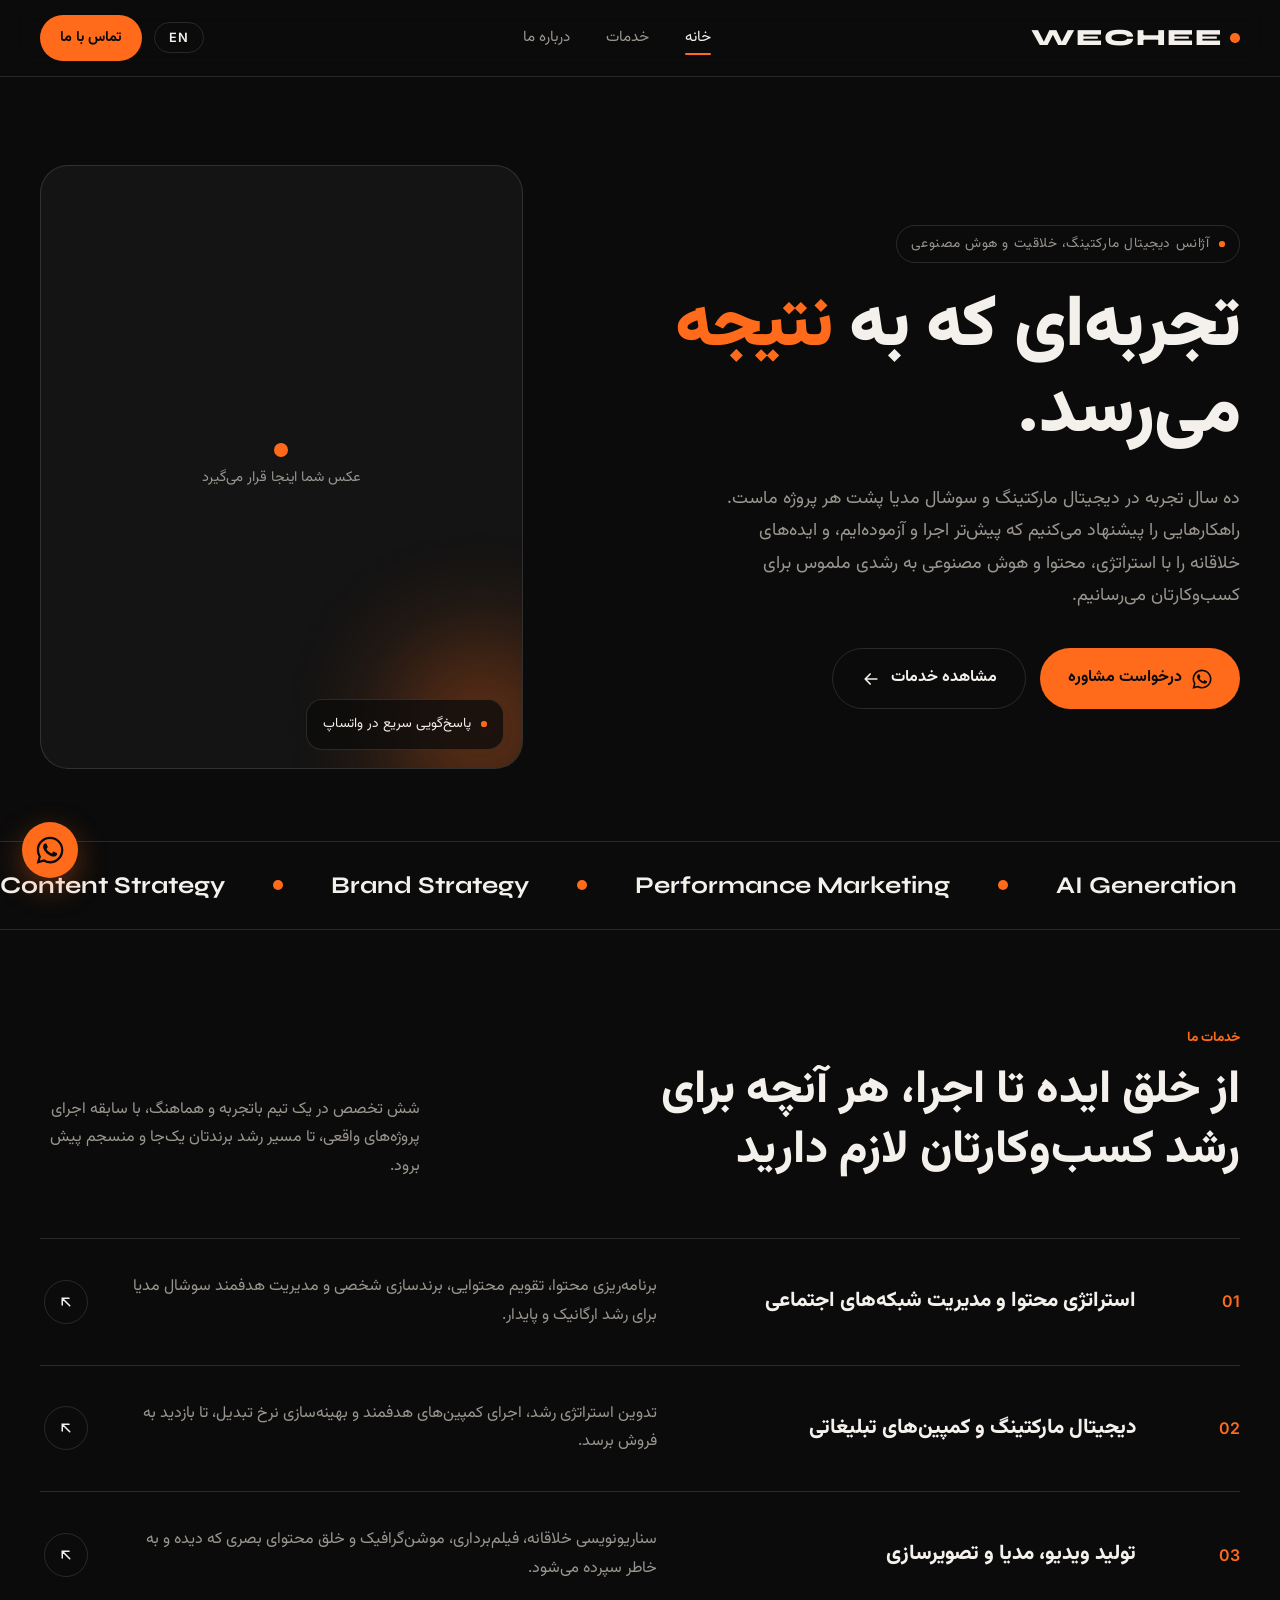
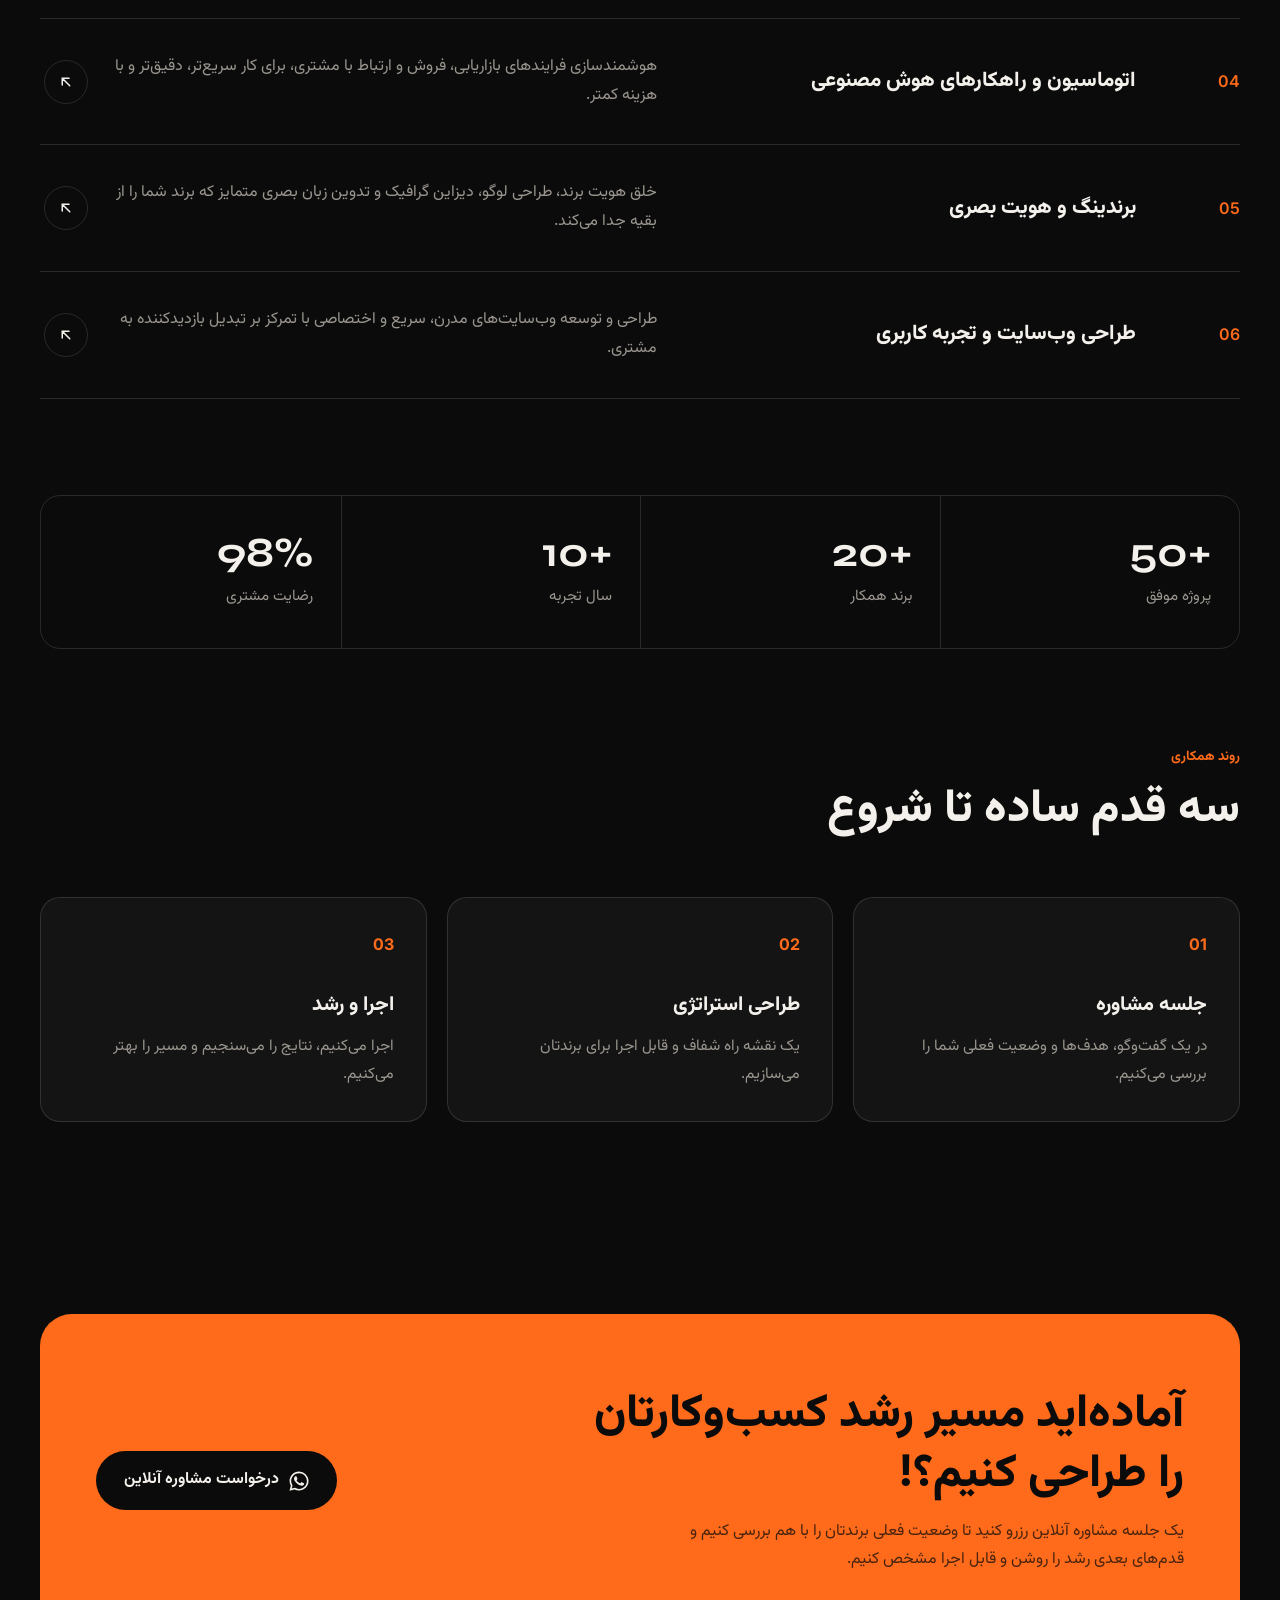
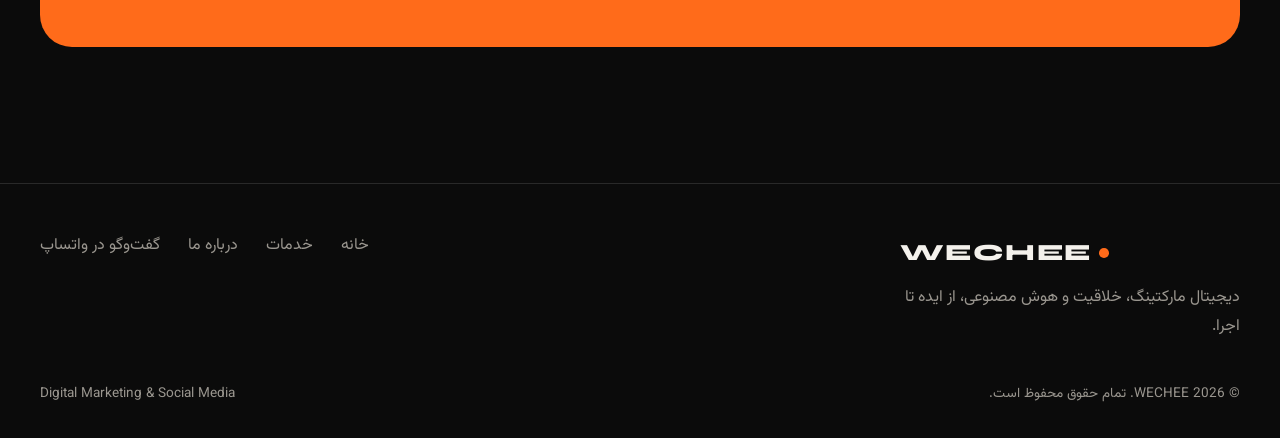
==== commit f96a73d1: "New experience-led slogan, positive copy, hover ring on buttons, animated stats Co-Authored-By: Clau" ====
--- a/index.html
+++ b/index.html
@@ -108,10 +108,10 @@
 <section style="padding-top:0">
   <div class="container">
     <div class="stats reveal">
-      <div class="stat"><b>50+</b><span data-i18n="stat1"></span></div>
-      <div class="stat"><b>20+</b><span data-i18n="stat2"></span></div>
-      <div class="stat"><b>5+</b><span data-i18n="stat3"></span></div>
-      <div class="stat"><b>98%</b><span data-i18n="stat4"></span></div>
+      <div class="stat"><b data-count="50" data-suffix="+">50+</b><span data-i18n="stat1"></span></div>
+      <div class="stat"><b data-count="20" data-suffix="+">20+</b><span data-i18n="stat2"></span></div>
+      <div class="stat"><b data-count="10" data-suffix="+">10+</b><span data-i18n="stat3"></span></div>
+      <div class="stat"><b data-count="98" data-suffix="%">98%</b><span data-i18n="stat4"></span></div>
     </div>
   </div>
 </section>
--- a/css/style.css
+++ b/css/style.css
@@ -212,3 +212,38 @@
 }
 .stat b{direction:ltr}
 html[dir="rtl"] .stat b{text-align:right}
+
+/* ---------- Hover: orange gradient ring on buttons ---------- */
+@property --ring{syntax:'<angle>';initial-value:0deg;inherits:false}
+.btn,.lang-btn{position:relative;isolation:isolate}
+.btn::before,.lang-btn::before,.wa-float::before{
+  content:"";position:absolute;inset:-4px;border-radius:999px;padding:2px;pointer-events:none;opacity:0;
+  background:conic-gradient(from var(--ring),transparent 0deg,#FFD08A 50deg,#FF8A3D 110deg,#FF6B1A 170deg,#FF3D00 220deg,transparent 300deg);
+  -webkit-mask:linear-gradient(#000 0 0) content-box,linear-gradient(#000 0 0);
+  -webkit-mask-composite:xor;mask-composite:exclude;
+}
+.wa-float::before{border-radius:50%}
+.cta-band .btn::before{background:conic-gradient(from var(--ring),transparent 0deg,#fff 70deg,#FFD08A 140deg,#0B0B0B 210deg,transparent 300deg)}
+.btn:hover::before,.lang-btn:hover::before,.wa-float:hover::before,
+.btn:focus-visible::before{animation:ring 1.5s ease-out forwards}
+@keyframes ring{
+  0%{--ring:0deg;opacity:0}
+  15%{opacity:1}
+  65%{opacity:1}
+  100%{--ring:360deg;opacity:0}
+}
+
+/* ---------- Hover: stats ---------- */
+.stat{position:relative;overflow:hidden;cursor:default;transition:background .35s}
+.stat::after{
+  content:"";position:absolute;inset-inline-start:28px;bottom:22px;height:2px;width:0;
+  background:linear-gradient(90deg,#FF3D00,#FF6B1A,#FFD08A);border-radius:2px;transition:width .5s ease
+}
+.stat b{transition:transform .35s ease,color .35s ease}
+.stat:hover{background:radial-gradient(120% 90% at 50% 120%,rgba(255,107,26,.22),transparent 70%)}
+.stat:hover b{transform:translateY(-6px) scale(1.06);color:var(--orange)}
+.stat:hover::after{width:48px}
+@media (prefers-reduced-motion:reduce){
+  .btn:hover::before,.lang-btn:hover::before,.wa-float:hover::before{animation:none;opacity:1}
+  .stat:hover b{transform:none}
+}
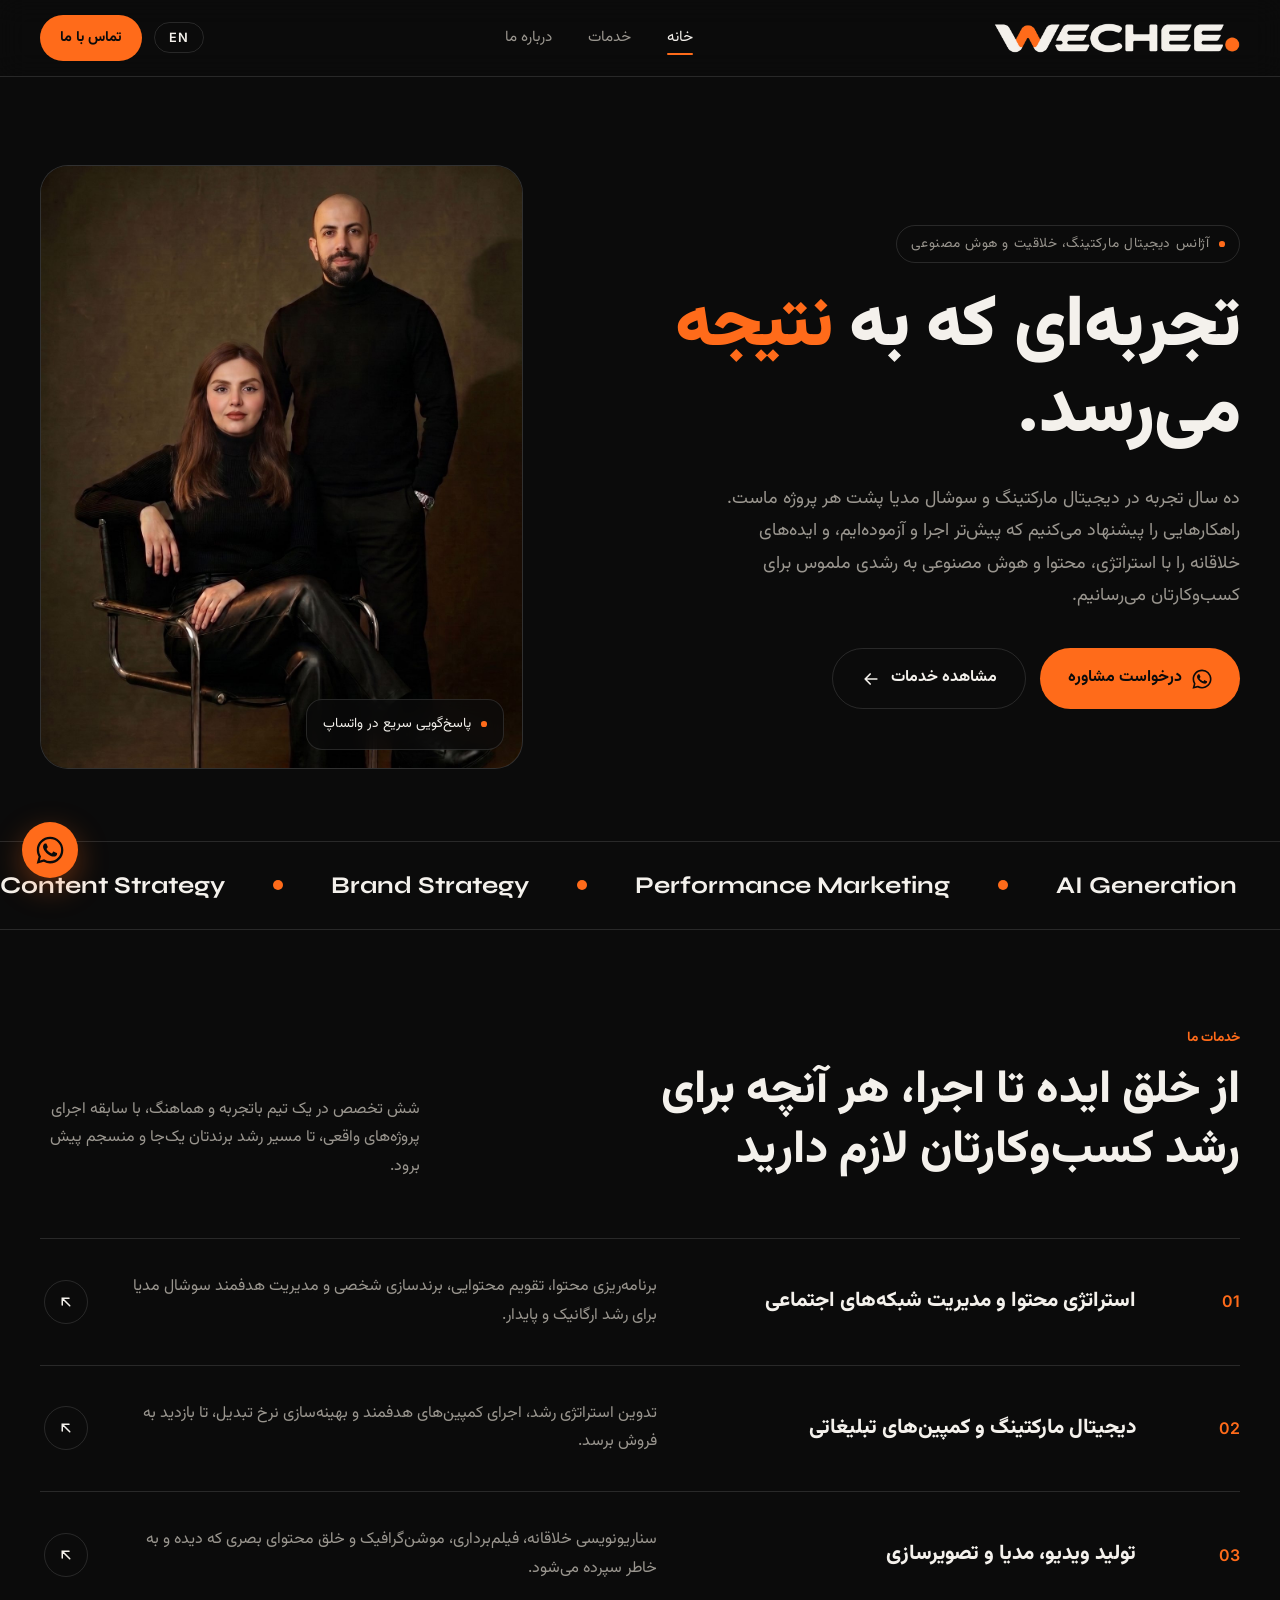
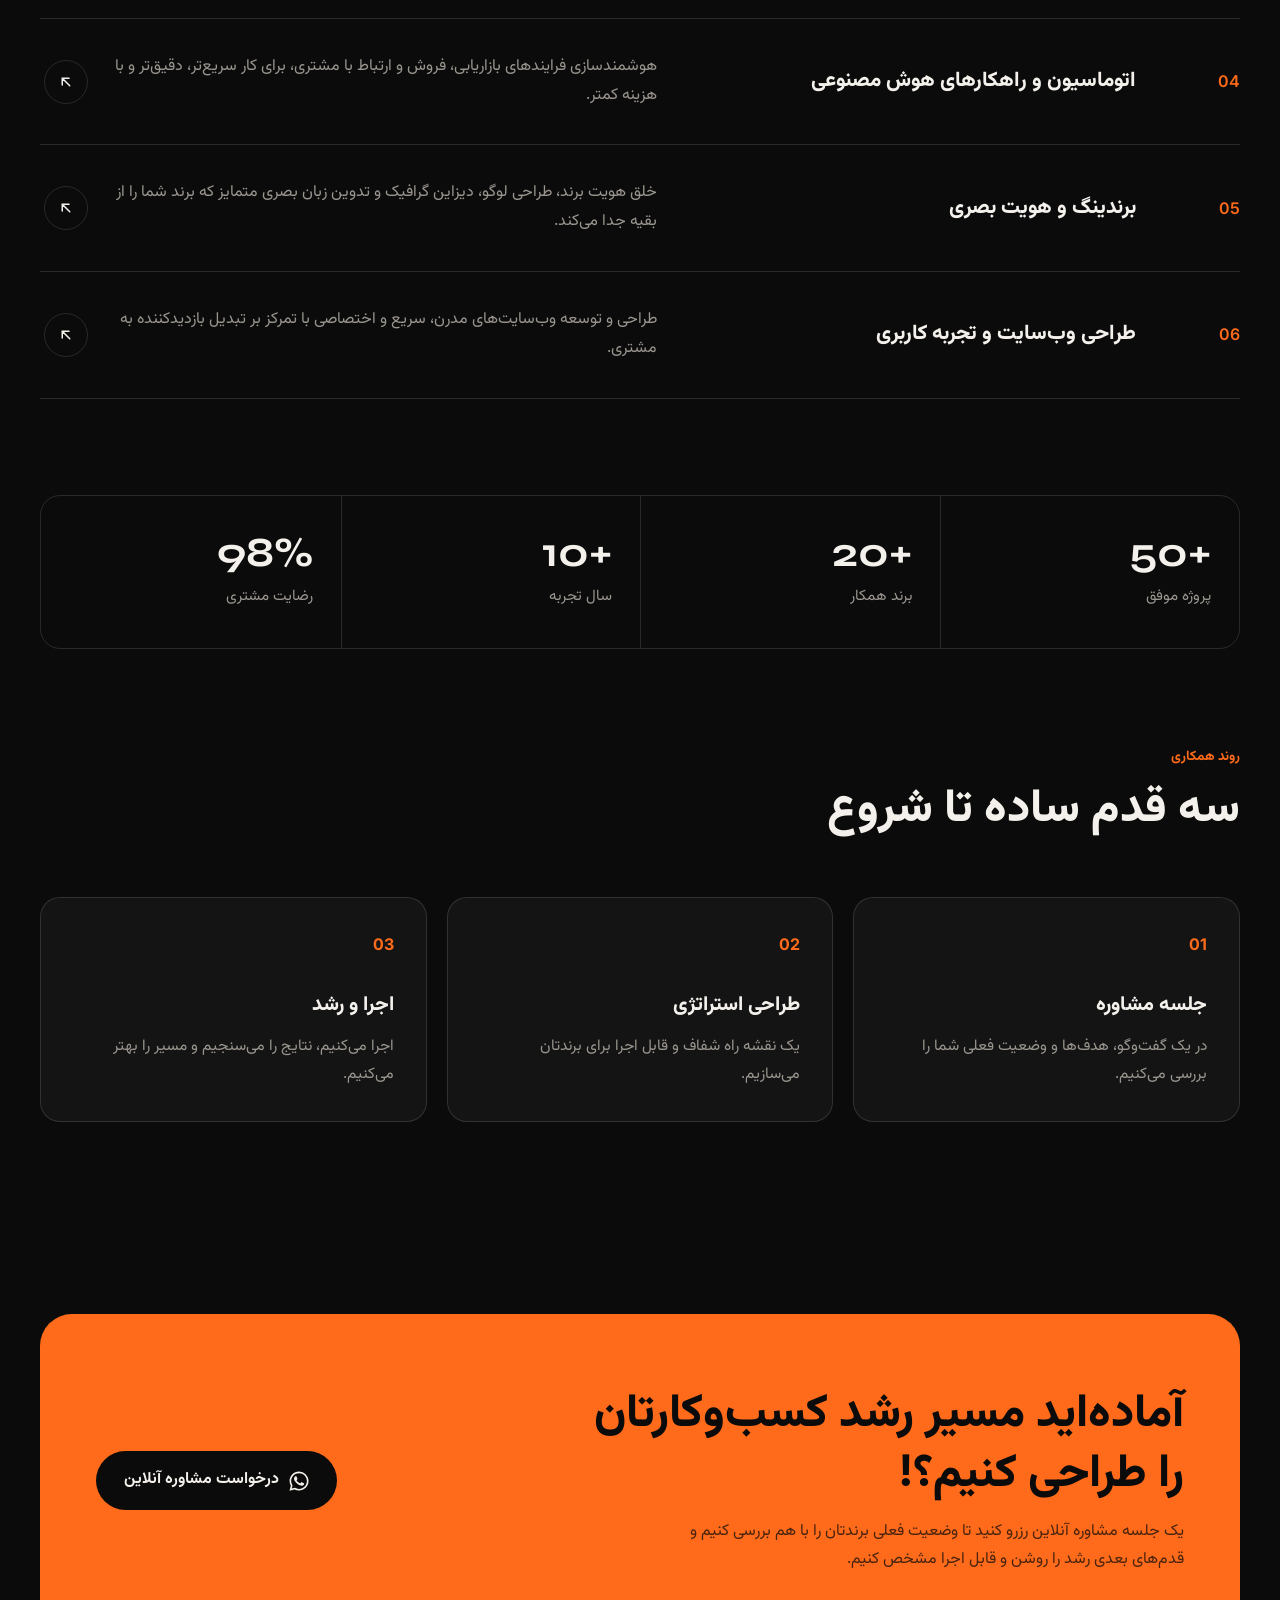
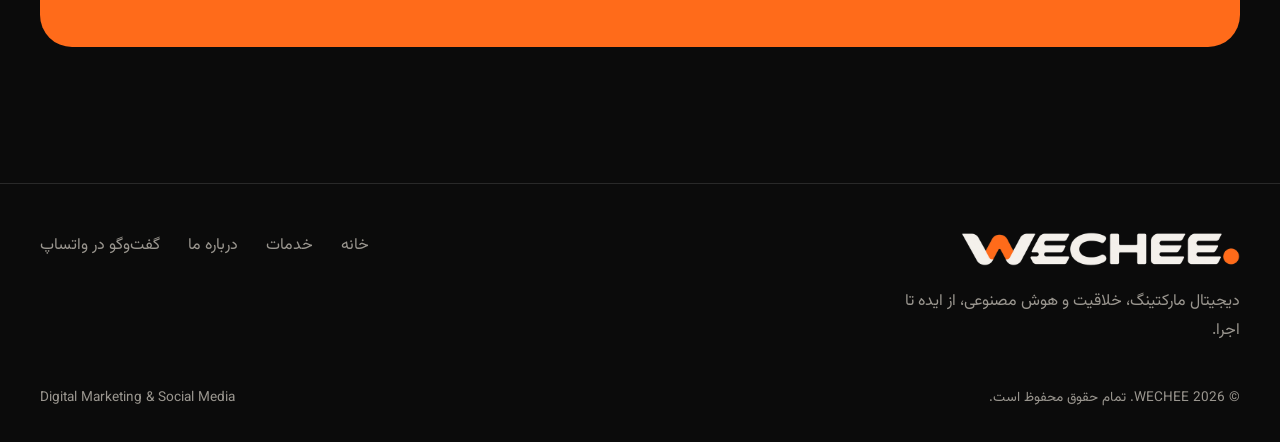
==== commit f918a565: "Add WECHEE logo to header/footer and W favicon Co-Authored-By: Claude Opus 5.5 <noreply@anthropic.co" ====
--- a/index.html
+++ b/index.html
@@ -6,7 +6,7 @@
 <title data-i18n="home.title">WECHEE</title>
 <meta name="description" content="WECHEE — دیجیتال مارکتینگ و سوشال مدیا | Digital marketing & social media">
 <meta name="theme-color" content="#0B0B0B">
-<link rel="icon" href="assets/favicon.svg" type="image/svg+xml">
+<link rel="icon" href="assets/favicon.png" type="image/png">
 <link rel="preconnect" href="https://fonts.googleapis.com">
 <link rel="preconnect" href="https://fonts.gstatic.com" crossorigin>
 <link href="https://fonts.googleapis.com/css2?family=Inter:wght@400;500;600;700&family=Syne:wght@600;700;800&family=Vazirmatn:wght@400;500;700;800;900&display=swap" rel="stylesheet">
@@ -15,7 +15,7 @@
 <body>
 <header class="header">
   <nav class="container nav">
-    <a href="index.html" class="logo">WECHEE<span class="dot"></span></a>
+    <a href="index.html" class="logo"><img src="assets/logo.png" alt="WECHEE" width="788" height="96"></a>
     <ul class="menu">
       <li><a href="index.html" class="active" data-i18n="nav.home">خانه</a></li>
       <li><a href="services.html" data-i18n="nav.services">خدمات</a></li>
@@ -144,7 +144,7 @@
   <div class="container">
     <div class="footer-top">
       <div>
-        <a href="index.html" class="logo">WECHEE<span class="dot"></span></a>
+        <a href="index.html" class="logo"><img src="assets/logo.png" alt="WECHEE" width="788" height="96"></a>
         <p style="color:var(--muted);margin-top:10px;max-width:340px" data-i18n="footer.tag"></p>
       </div>
       <ul class="footer-links">
--- a/css/style.css
+++ b/css/style.css
@@ -247,3 +247,9 @@
   .btn:hover::before,.lang-btn:hover::before,.wa-float:hover::before{animation:none;opacity:1}
   .stat:hover b{transform:none}
 }
+
+/* Logo image */
+.logo img{height:30px;width:auto;display:block}
+.footer .logo img{height:34px}
+@media (max-width:760px){.logo img{height:22px}.footer .logo img{height:28px}}
+.footer .logo{display:inline-flex}
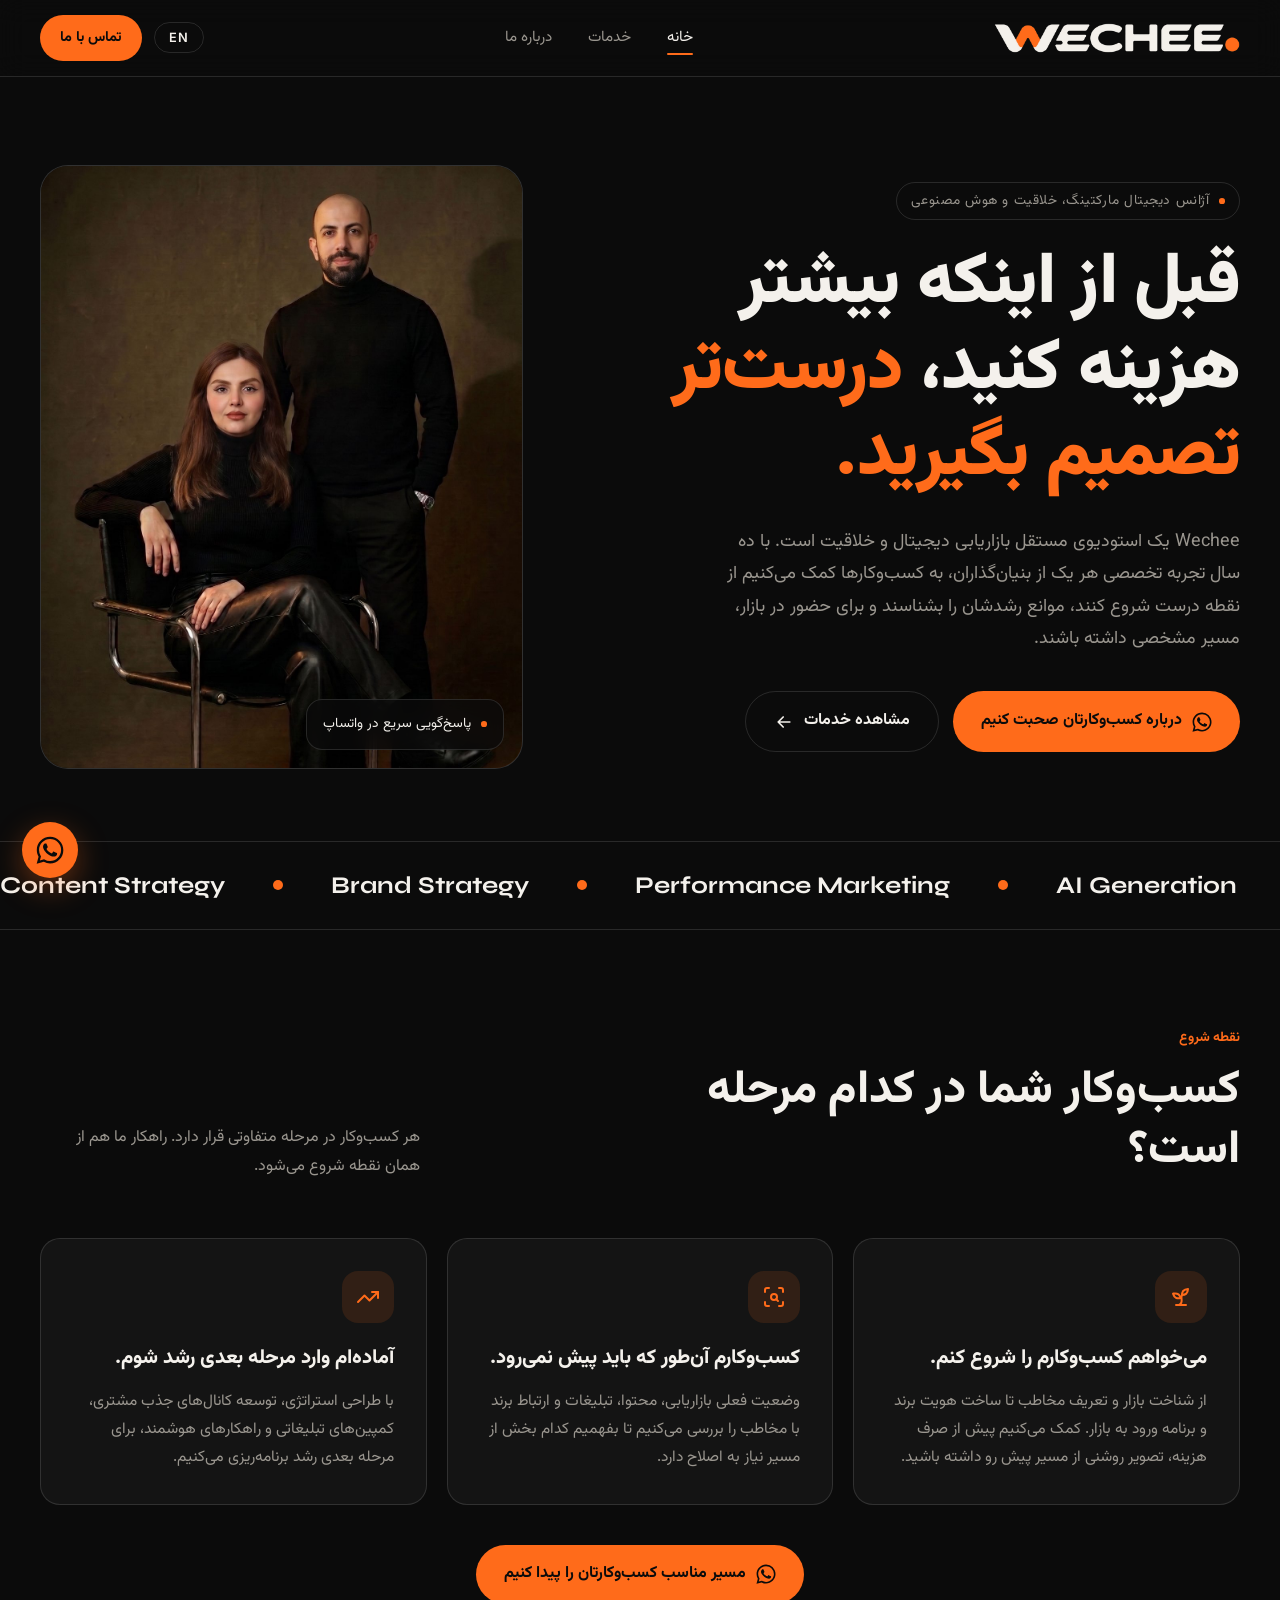
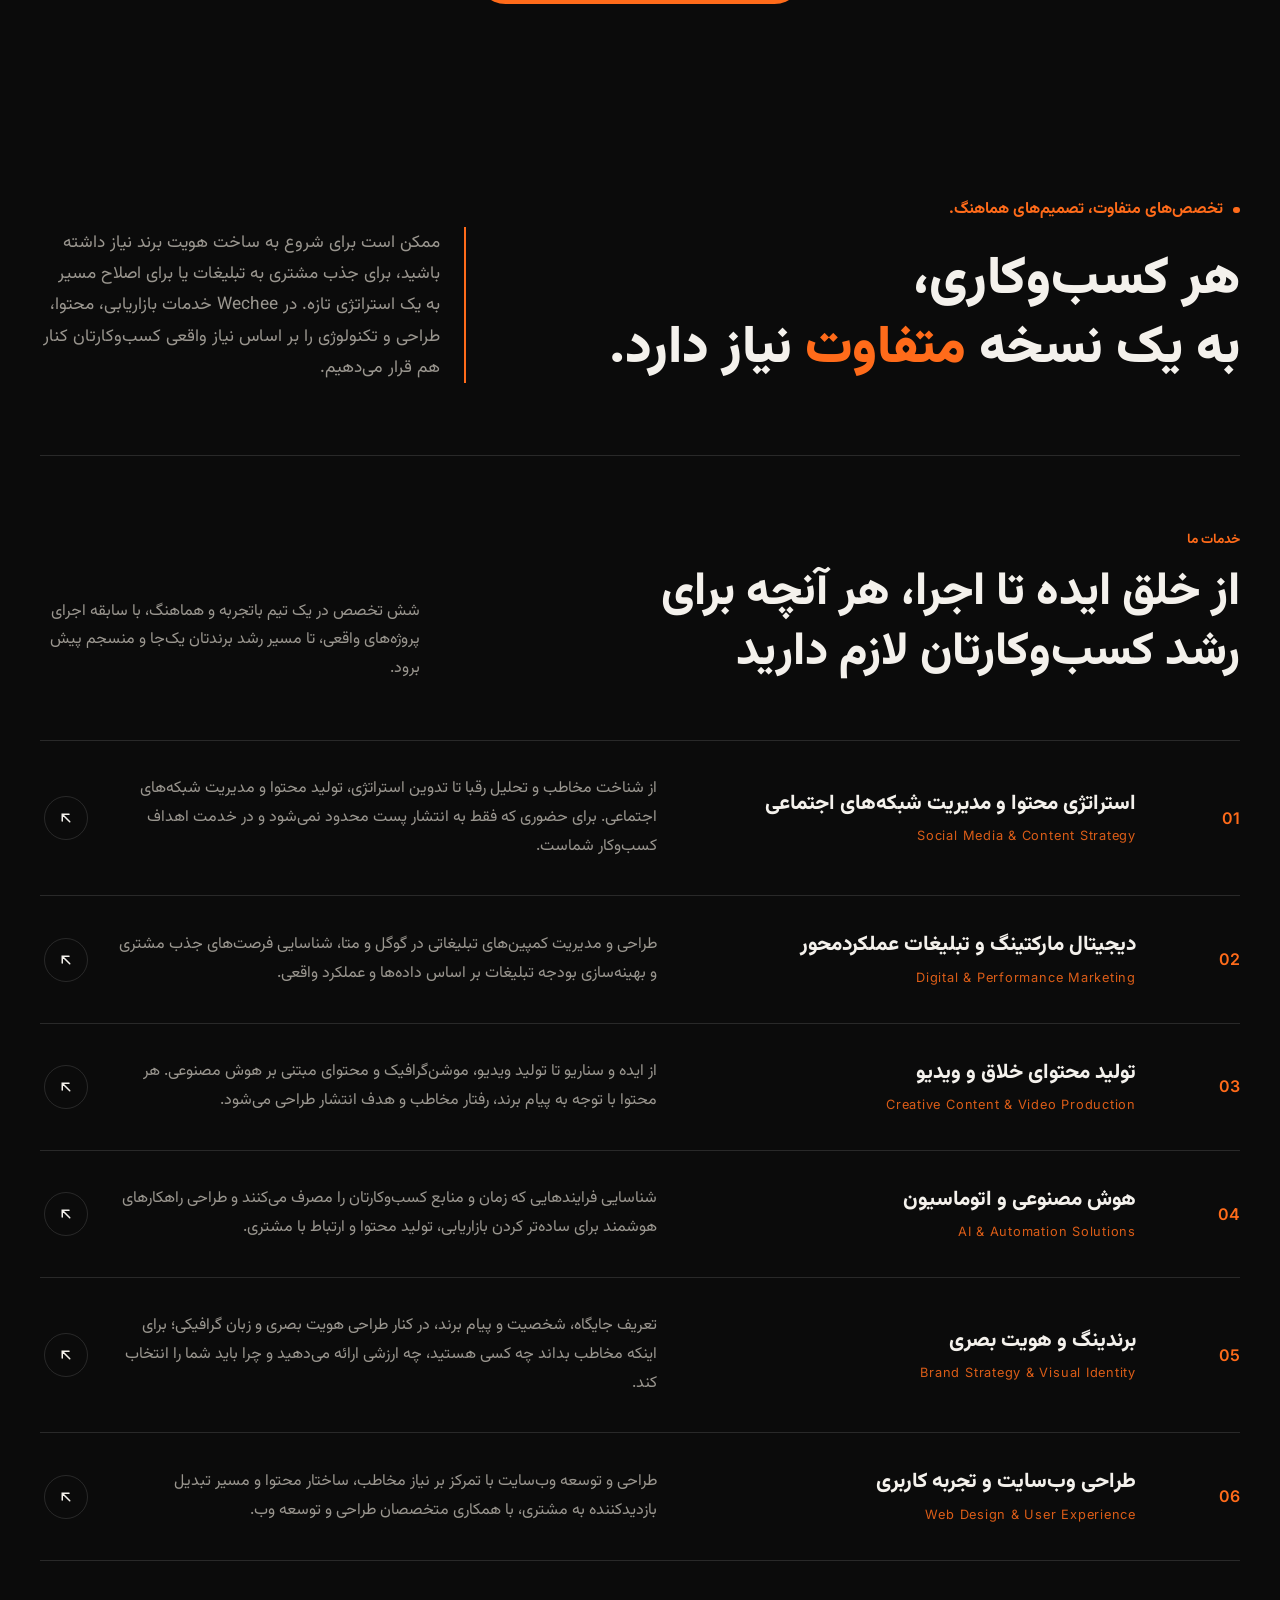
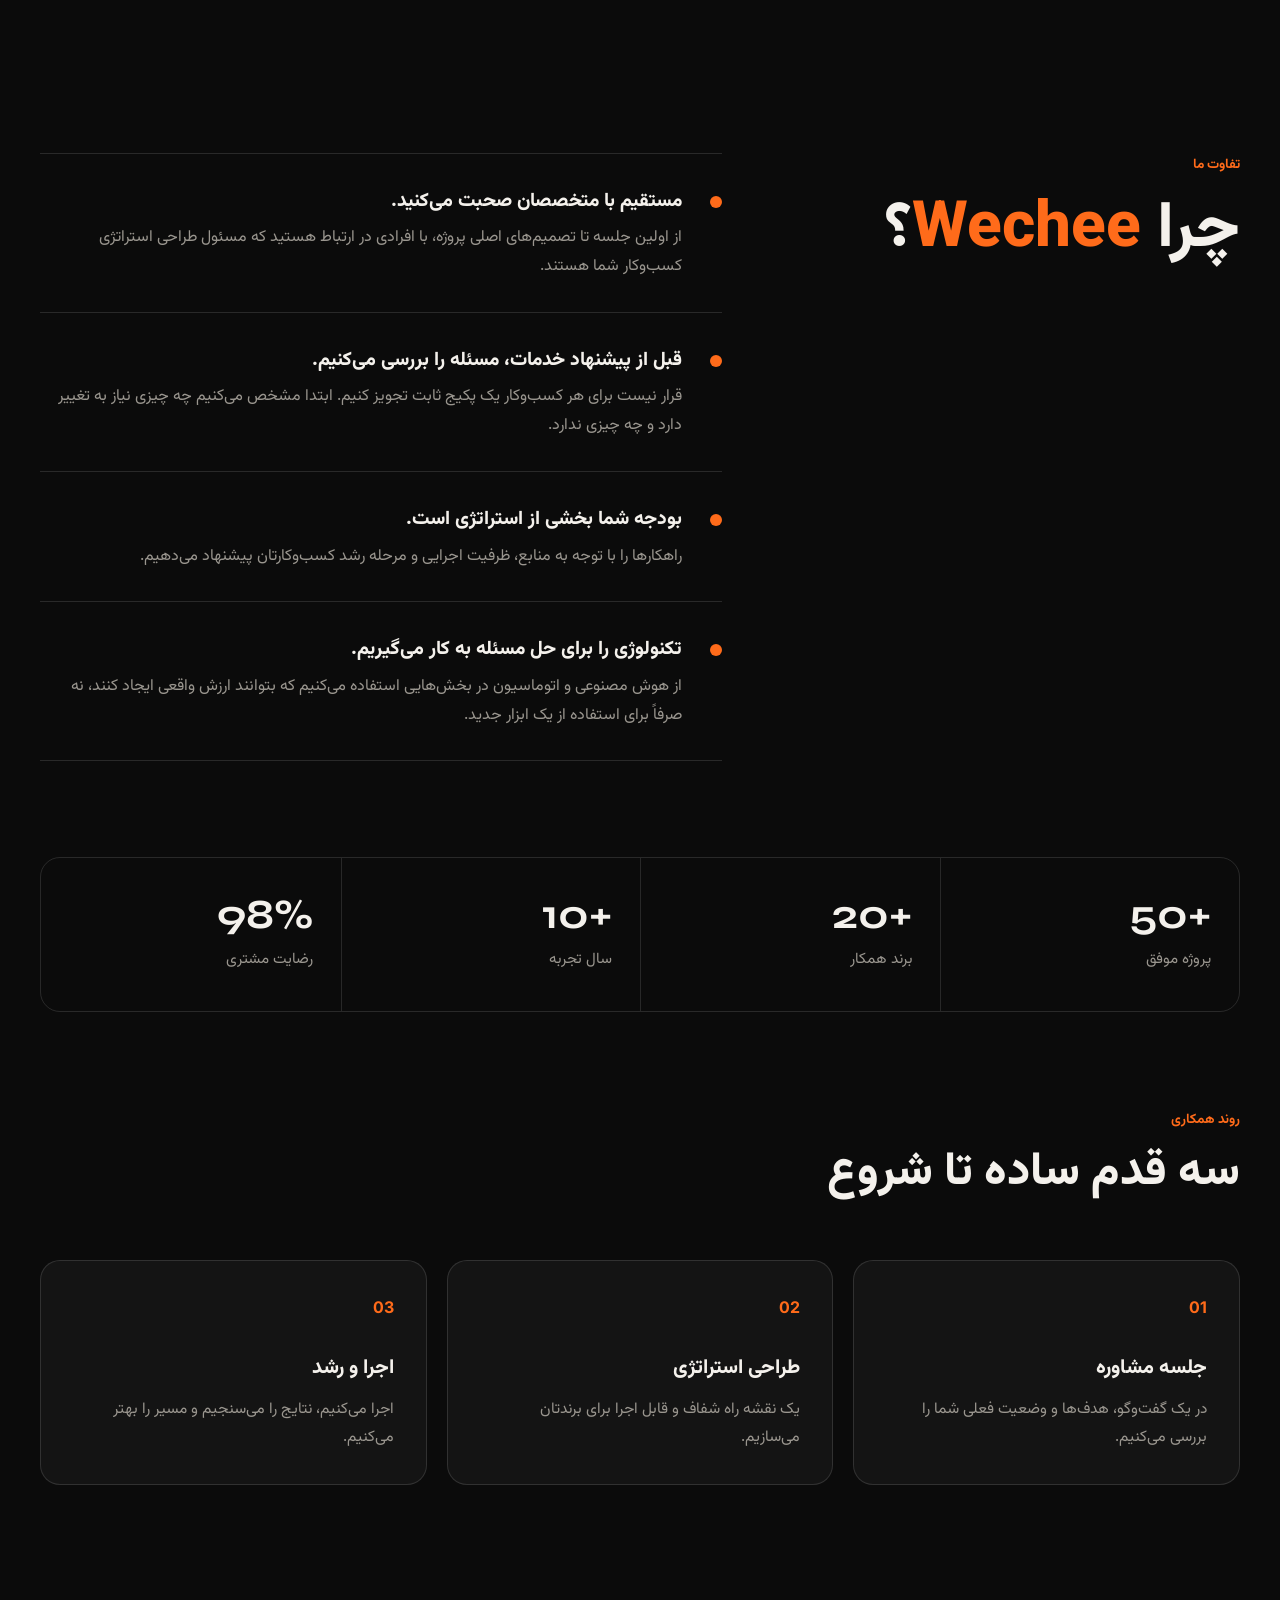
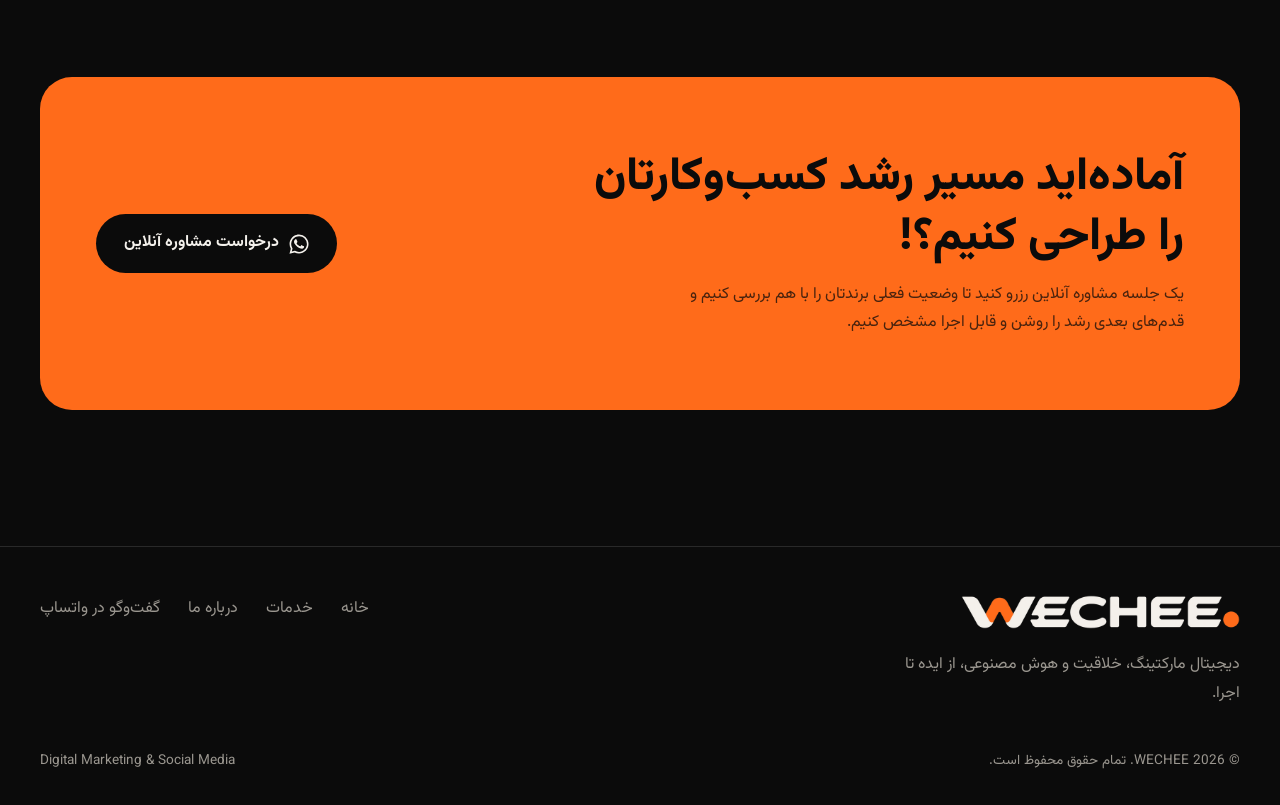
==== commit 4af36927: "New hero copy, business stages, services statement and copy, Why Wechee, founders on About (FA/EN) C" ====
--- a/index.html
+++ b/index.html
@@ -37,7 +37,7 @@
       <h1 data-i18n="home.h1"></h1>
       <p class="lead" data-i18n="home.lead"></p>
       <div class="hero-ctas">
-        <a class="btn btn-primary" data-wa href="#"><svg viewBox="0 0 24 24" fill="currentColor" aria-hidden="true"><path d="M17.47 14.38c-.3-.15-1.75-.86-2.02-.96-.27-.1-.47-.15-.67.15-.2.3-.77.96-.94 1.16-.17.2-.35.22-.64.07-.3-.15-1.25-.46-2.38-1.47-.88-.79-1.47-1.76-1.65-2.06-.17-.3-.02-.46.13-.6.13-.13.3-.35.45-.52.15-.17.2-.3.3-.5.1-.2.05-.37-.03-.52-.07-.15-.67-1.6-.92-2.2-.24-.58-.49-.5-.67-.5h-.57c-.2 0-.52.07-.8.37-.27.3-1.04 1.02-1.04 2.48 0 1.46 1.07 2.88 1.21 3.08.15.2 2.1 3.2 5.08 4.49.71.3 1.26.49 1.7.63.71.22 1.36.19 1.87.12.57-.09 1.75-.72 2-1.41.25-.7.25-1.29.17-1.41-.07-.13-.27-.2-.57-.35M12.05 21.5h-.01a9.4 9.4 0 0 1-4.8-1.31l-.34-.2-3.57.93.95-3.48-.22-.36a9.43 9.43 0 0 1-1.44-5.03c0-5.2 4.24-9.44 9.45-9.44 2.52 0 4.89.99 6.67 2.77a9.37 9.37 0 0 1 2.76 6.68c0 5.2-4.24 9.44-9.45 9.44m8.04-17.48A11.3 11.3 0 0 0 12.05.7C5.78.7.68 5.8.68 12.06c0 2 .52 3.96 1.52 5.68L.58 23.7l6.1-1.6a11.33 11.33 0 0 0 5.37 1.37h.01c6.26 0 11.36-5.1 11.37-11.36 0-3.04-1.18-5.89-3.33-8.04"/></svg><span data-i18n="cta.book">درخواست مشاوره</span></a>
+        <a class="btn btn-primary" data-wa href="#"><svg viewBox="0 0 24 24" fill="currentColor" aria-hidden="true"><path d="M17.47 14.38c-.3-.15-1.75-.86-2.02-.96-.27-.1-.47-.15-.67.15-.2.3-.77.96-.94 1.16-.17.2-.35.22-.64.07-.3-.15-1.25-.46-2.38-1.47-.88-.79-1.47-1.76-1.65-2.06-.17-.3-.02-.46.13-.6.13-.13.3-.35.45-.52.15-.17.2-.3.3-.5.1-.2.05-.37-.03-.52-.07-.15-.67-1.6-.92-2.2-.24-.58-.49-.5-.67-.5h-.57c-.2 0-.52.07-.8.37-.27.3-1.04 1.02-1.04 2.48 0 1.46 1.07 2.88 1.21 3.08.15.2 2.1 3.2 5.08 4.49.71.3 1.26.49 1.7.63.71.22 1.36.19 1.87.12.57-.09 1.75-.72 2-1.41.25-.7.25-1.29.17-1.41-.07-.13-.27-.2-.57-.35M12.05 21.5h-.01a9.4 9.4 0 0 1-4.8-1.31l-.34-.2-3.57.93.95-3.48-.22-.36a9.43 9.43 0 0 1-1.44-5.03c0-5.2 4.24-9.44 9.45-9.44 2.52 0 4.89.99 6.67 2.77a9.37 9.37 0 0 1 2.76 6.68c0 5.2-4.24 9.44-9.45 9.44m8.04-17.48A11.3 11.3 0 0 0 12.05.7C5.78.7.68 5.8.68 12.06c0 2 .52 3.96 1.52 5.68L.58 23.7l6.1-1.6a11.33 11.33 0 0 0 5.37 1.37h.01c6.26 0 11.36-5.1 11.37-11.36 0-3.04-1.18-5.89-3.33-8.04"/></svg><span data-i18n="home.cta">درباره کسب‌وکارتان صحبت کنیم</span></a>
         <a class="btn btn-ghost" href="services.html"><span data-i18n="home.secondary"></span><svg class="arrow" viewBox="0 0 24 24" fill="none" stroke="currentColor" stroke-width="2" stroke-linecap="round" stroke-linejoin="round" aria-hidden="true"><path d="M5 12h14M13 6l6 6-6 6"/></svg></a>
       </div>
     </div>
@@ -58,8 +58,44 @@
   </div>
 </div>
 
+<section class="stages">
+  <div class="container">
+    <div class="section-head reveal">
+      <div><span class="section-label" data-i18n="stages.label"></span><h2 data-i18n="stages.title"></h2></div>
+      <p data-i18n="stages.text"></p>
+    </div>
+    <div class="stage-grid">
+      <div class="stage reveal">
+        <span class="stage-icon"><svg viewBox="0 0 24 24" width="24" height="24" fill="none" stroke="currentColor" stroke-width="2" stroke-linecap="round" stroke-linejoin="round" aria-hidden="true"><path d="M7 20h10"/><path d="M10 20c5.5-2.5.8-6.4 3-10"/><path d="M9.5 9.4c1.1.8 1.8 2.2 2.3 3.7-2 .4-3.5.4-4.8-.3-1.2-.6-2.3-1.9-3-4.2 2.8-.5 4.4 0 5.5.8z"/><path d="M14.1 6a7 7 0 0 0-1.1 4c1.9-.1 3.3-.6 4.3-1.4 1-1 1.6-2.3 1.7-4.6-2.7.1-4 1-4.9 2z"/></svg></span>
+        <h3 data-i18n="stage1.t"></h3>
+        <p data-i18n="stage1.d"></p>
+      </div>
+      <div class="stage reveal">
+        <span class="stage-icon"><svg viewBox="0 0 24 24" width="24" height="24" fill="none" stroke="currentColor" stroke-width="2" stroke-linecap="round" stroke-linejoin="round" aria-hidden="true"><path d="M3 7V5a2 2 0 0 1 2-2h2"/><path d="M17 3h2a2 2 0 0 1 2 2v2"/><path d="M21 17v2a2 2 0 0 1-2 2h-2"/><path d="M7 21H5a2 2 0 0 1-2-2v-2"/><circle cx="12" cy="12" r="3"/><path d="m16 16-1.9-1.9"/></svg></span>
+        <h3 data-i18n="stage2.t"></h3>
+        <p data-i18n="stage2.d"></p>
+      </div>
+      <div class="stage reveal">
+        <span class="stage-icon"><svg viewBox="0 0 24 24" width="24" height="24" fill="none" stroke="currentColor" stroke-width="2" stroke-linecap="round" stroke-linejoin="round" aria-hidden="true"><polyline points="22 7 13.5 15.5 8.5 10.5 2 17"/><polyline points="16 7 22 7 22 13"/></svg></span>
+        <h3 data-i18n="stage3.t"></h3>
+        <p data-i18n="stage3.d"></p>
+      </div>
+    </div>
+    <div class="stage-cta reveal">
+      <a class="btn btn-primary" data-wa href="#"><svg viewBox="0 0 24 24" fill="currentColor" aria-hidden="true"><path d="M17.47 14.38c-.3-.15-1.75-.86-2.02-.96-.27-.1-.47-.15-.67.15-.2.3-.77.96-.94 1.16-.17.2-.35.22-.64.07-.3-.15-1.25-.46-2.38-1.47-.88-.79-1.47-1.76-1.65-2.06-.17-.3-.02-.46.13-.6.13-.13.3-.35.45-.52.15-.17.2-.3.3-.5.1-.2.05-.37-.03-.52-.07-.15-.67-1.6-.92-2.2-.24-.58-.49-.5-.67-.5h-.57c-.2 0-.52.07-.8.37-.27.3-1.04 1.02-1.04 2.48 0 1.46 1.07 2.88 1.21 3.08.15.2 2.1 3.2 5.08 4.49.71.3 1.26.49 1.7.63.71.22 1.36.19 1.87.12.57-.09 1.75-.72 2-1.41.25-.7.25-1.29.17-1.41-.07-.13-.27-.2-.57-.35M12.05 21.5h-.01a9.4 9.4 0 0 1-4.8-1.31l-.34-.2-3.57.93.95-3.48-.22-.36a9.43 9.43 0 0 1-1.44-5.03c0-5.2 4.24-9.44 9.45-9.44 2.52 0 4.89.99 6.67 2.77a9.37 9.37 0 0 1 2.76 6.68c0 5.2-4.24 9.44-9.45 9.44m8.04-17.48A11.3 11.3 0 0 0 12.05.7C5.78.7.68 5.8.68 12.06c0 2 .52 3.96 1.52 5.68L.58 23.7l6.1-1.6a11.33 11.33 0 0 0 5.37 1.37h.01c6.26 0 11.36-5.1 11.37-11.36 0-3.04-1.18-5.89-3.33-8.04"/></svg><span data-i18n="stages.cta"></span></a>
+    </div>
+  </div>
+</section>
+
 <section>
   <div class="container">
+    <div class="statement reveal">
+      <div>
+        <span class="kicker"><span class="dot"></span><span data-i18n="stmt.kicker"></span></span>
+        <h2 class="big" data-i18n="stmt.title"></h2>
+      </div>
+      <p data-i18n="stmt.text"></p>
+    </div>
     <div class="section-head reveal">
       <div><span class="section-label" data-i18n="home.svc.label"></span><h2 data-i18n="home.svc.title"></h2></div>
       <p data-i18n="home.svc.text"></p>
@@ -67,40 +103,55 @@
     <div class="svc-list reveal">
       <div class="svc-row">
         <span class="svc-num">01</span>
-        <h3 data-i18n="svc1.t"></h3>
+        <div><h3 data-i18n="svc1.t"></h3><span class="svc-sub" data-i18n="svc1.sub"></span></div>
         <p data-i18n="svc1.d"></p>
         <span class="svc-icon"><svg viewBox="0 0 24 24" width="18" height="18" fill="none" stroke="currentColor" stroke-width="2" stroke-linecap="round" aria-hidden="true"><path d="M7 17 17 7M8 7h9v9"/></svg></span>
       </div>
       <div class="svc-row">
         <span class="svc-num">02</span>
-        <h3 data-i18n="svc2.t"></h3>
+        <div><h3 data-i18n="svc2.t"></h3><span class="svc-sub" data-i18n="svc2.sub"></span></div>
         <p data-i18n="svc2.d"></p>
         <span class="svc-icon"><svg viewBox="0 0 24 24" width="18" height="18" fill="none" stroke="currentColor" stroke-width="2" stroke-linecap="round" aria-hidden="true"><path d="M7 17 17 7M8 7h9v9"/></svg></span>
       </div>
       <div class="svc-row">
         <span class="svc-num">03</span>
-        <h3 data-i18n="svc3.t"></h3>
+        <div><h3 data-i18n="svc3.t"></h3><span class="svc-sub" data-i18n="svc3.sub"></span></div>
         <p data-i18n="svc3.d"></p>
         <span class="svc-icon"><svg viewBox="0 0 24 24" width="18" height="18" fill="none" stroke="currentColor" stroke-width="2" stroke-linecap="round" aria-hidden="true"><path d="M7 17 17 7M8 7h9v9"/></svg></span>
       </div>
       <div class="svc-row">
         <span class="svc-num">04</span>
-        <h3 data-i18n="svc4.t"></h3>
+        <div><h3 data-i18n="svc4.t"></h3><span class="svc-sub" data-i18n="svc4.sub"></span></div>
         <p data-i18n="svc4.d"></p>
         <span class="svc-icon"><svg viewBox="0 0 24 24" width="18" height="18" fill="none" stroke="currentColor" stroke-width="2" stroke-linecap="round" aria-hidden="true"><path d="M7 17 17 7M8 7h9v9"/></svg></span>
       </div>
       <div class="svc-row">
         <span class="svc-num">05</span>
-        <h3 data-i18n="svc5.t"></h3>
+        <div><h3 data-i18n="svc5.t"></h3><span class="svc-sub" data-i18n="svc5.sub"></span></div>
         <p data-i18n="svc5.d"></p>
         <span class="svc-icon"><svg viewBox="0 0 24 24" width="18" height="18" fill="none" stroke="currentColor" stroke-width="2" stroke-linecap="round" aria-hidden="true"><path d="M7 17 17 7M8 7h9v9"/></svg></span>
       </div>
       <div class="svc-row">
         <span class="svc-num">06</span>
-        <h3 data-i18n="svc6.t"></h3>
+        <div><h3 data-i18n="svc6.t"></h3><span class="svc-sub" data-i18n="svc6.sub"></span></div>
         <p data-i18n="svc6.d"></p>
         <span class="svc-icon"><svg viewBox="0 0 24 24" width="18" height="18" fill="none" stroke="currentColor" stroke-width="2" stroke-linecap="round" aria-hidden="true"><path d="M7 17 17 7M8 7h9v9"/></svg></span>
       </div>
+    </div>
+  </div>
+</section>
+
+<section class="why-sec">
+  <div class="container why">
+    <div class="why-head reveal">
+      <span class="section-label" data-i18n="why.label"></span>
+      <h2 data-i18n="why.title"></h2>
+    </div>
+    <div class="why-list reveal">
+        <div class="why-item"><span class="dot"></span><div><h3 data-i18n="why1.t"></h3><p data-i18n="why1.d"></p></div></div>
+        <div class="why-item"><span class="dot"></span><div><h3 data-i18n="why2.t"></h3><p data-i18n="why2.d"></p></div></div>
+        <div class="why-item"><span class="dot"></span><div><h3 data-i18n="why3.t"></h3><p data-i18n="why3.d"></p></div></div>
+        <div class="why-item"><span class="dot"></span><div><h3 data-i18n="why4.t"></h3><p data-i18n="why4.d"></p></div></div>
     </div>
   </div>
 </section>
--- a/css/style.css
+++ b/css/style.css
@@ -253,3 +253,73 @@
 .footer .logo img{height:34px}
 @media (max-width:760px){.logo img{height:22px}.footer .logo img{height:28px}}
 .footer .logo{display:inline-flex}
+
+/* ---------- Business stages ---------- */
+.stage-grid{display:grid;grid-template-columns:repeat(3,minmax(0,1fr));gap:20px}
+.stage{background:var(--ink);border:1px solid var(--line);border-radius:var(--radius);padding:32px;display:flex;flex-direction:column;gap:14px;transition:border-color .3s,transform .3s}
+.stage:hover{border-color:var(--orange);transform:translateY(-4px)}
+.stage-icon{width:52px;height:52px;border-radius:16px;background:var(--orange-soft);color:var(--orange);display:grid;place-content:center;margin-bottom:6px}
+.stage h3{font-size:1.25rem;font-weight:800;line-height:1.55}
+html[lang="en"] .stage h3{font-family:var(--font-display-en);line-height:1.25}
+.stage p{color:var(--muted);font-size:.97rem}
+.stage-cta{display:flex;justify-content:center;margin-top:40px}
+
+/* ---------- Services statement ---------- */
+.statement{display:grid;grid-template-columns:minmax(0,1.25fr) minmax(0,.75fr);gap:64px;align-items:end;padding-bottom:72px;margin-bottom:72px;border-bottom:1px solid var(--line)}
+.kicker{display:flex;align-items:center;gap:10px;color:var(--orange);font-weight:700;margin-bottom:22px}
+h2.big{font-size:clamp(1.9rem,4.1vw,3.3rem);line-height:1.3;max-width:none;font-weight:900}
+html[lang="en"] h2.big{line-height:1.05;font-weight:800}
+.statement p{color:var(--muted);font-size:1.08rem;border-inline-start:2px solid var(--orange);padding-inline-start:24px}
+.svc-sub{display:block;font-family:var(--font-en);font-size:.8rem;letter-spacing:.06em;color:var(--orange);opacity:.85;margin-top:4px;direction:ltr;text-align:start}
+html[dir="rtl"] .svc-sub{text-align:right}
+.svc-sub:empty{display:none}
+
+/* ---------- Why Wechee ---------- */
+.why{display:grid;grid-template-columns:minmax(0,.8fr) minmax(0,1.2fr);gap:64px;align-items:start}
+.why-head{position:sticky;top:120px}
+.why-head h2{font-size:clamp(2.2rem,5vw,4rem)}
+.why-list{border-top:1px solid var(--line)}
+.why-item{display:grid;grid-template-columns:24px minmax(0,1fr);gap:16px;padding:30px 0;border-bottom:1px solid var(--line)}
+.why-item .dot{width:12px;height:12px;margin-top:.75em;transition:transform .3s, box-shadow .3s}
+.why-item h3{font-size:1.2rem;font-weight:800;margin-bottom:6px;transition:color .3s}
+html[lang="en"] .why-item h3{font-family:var(--font-display-en)}
+.why-item p{color:var(--muted)}
+.why-item:hover .dot{transform:scale(1.4);box-shadow:0 0 0 6px var(--orange-soft)}
+.why-item:hover h3{color:var(--orange)}
+
+/* ---------- Founders ---------- */
+.founders{display:grid;grid-template-columns:minmax(0,1fr) auto minmax(0,1fr);gap:40px;align-items:start}
+.founder{display:flex;flex-direction:column;align-items:center;text-align:center}
+.avatar{
+  width:220px;height:220px;border-radius:50%;padding:5px;margin-bottom:26px;
+  background:conic-gradient(from var(--ring),#FF6B1A,#FFD08A,#FF3D00,transparent 70%,#FF6B1A);
+  animation:spin 8s linear infinite;transition:transform .4s
+}
+.avatar img{width:100%;height:100%;object-fit:cover;border-radius:50%;border:5px solid var(--black)}
+.founder:hover .avatar{transform:scale(1.04)}
+@keyframes spin{to{--ring:360deg}}
+.f-name{font-family:var(--font-display-en);font-weight:800;font-size:1.7rem;line-height:1.1;direction:ltr}
+.f-role{display:block;font-family:var(--font-en);color:var(--orange);font-size:.82rem;letter-spacing:.08em;text-transform:uppercase;margin:10px 0 16px;direction:ltr}
+.founder p{color:var(--muted);max-width:380px}
+.amp{font-family:var(--font-display-en);font-weight:800;font-size:6rem;line-height:1;color:var(--orange);align-self:center;margin-top:-80px;opacity:.9}
+.founders-note{max-width:760px;margin:72px auto 0;text-align:center;font-size:1.15rem;line-height:2;padding-top:40px;border-top:1px solid var(--line);position:relative}
+html[lang="en"] .founders-note{line-height:1.7}
+.founders-note::before{content:"";position:absolute;top:-6px;left:50%;width:12px;height:12px;border-radius:50%;background:var(--orange);transform:translateX(-50%)}
+.values-4{grid-template-columns:repeat(4,minmax(0,1fr));margin-top:0}
+@media (prefers-reduced-motion:reduce){.avatar{animation:none}}
+
+@media (max-width:960px){
+  .stage-grid{grid-template-columns:1fr}
+  .statement,.why{grid-template-columns:1fr;gap:28px}
+  .why-head{position:static}
+  .founders{grid-template-columns:1fr;gap:12px}
+  .amp{margin:0 auto;font-size:4rem}
+  .values-4{grid-template-columns:repeat(2,minmax(0,1fr))}
+}
+@media (max-width:760px){
+  .statement{padding-bottom:48px;margin-bottom:48px}
+  .stage-cta .btn{width:100%;justify-content:center}
+  .avatar{width:180px;height:180px}
+  .founders-note{margin-top:48px;font-size:1.05rem}
+  .values-4{grid-template-columns:1fr}
+}
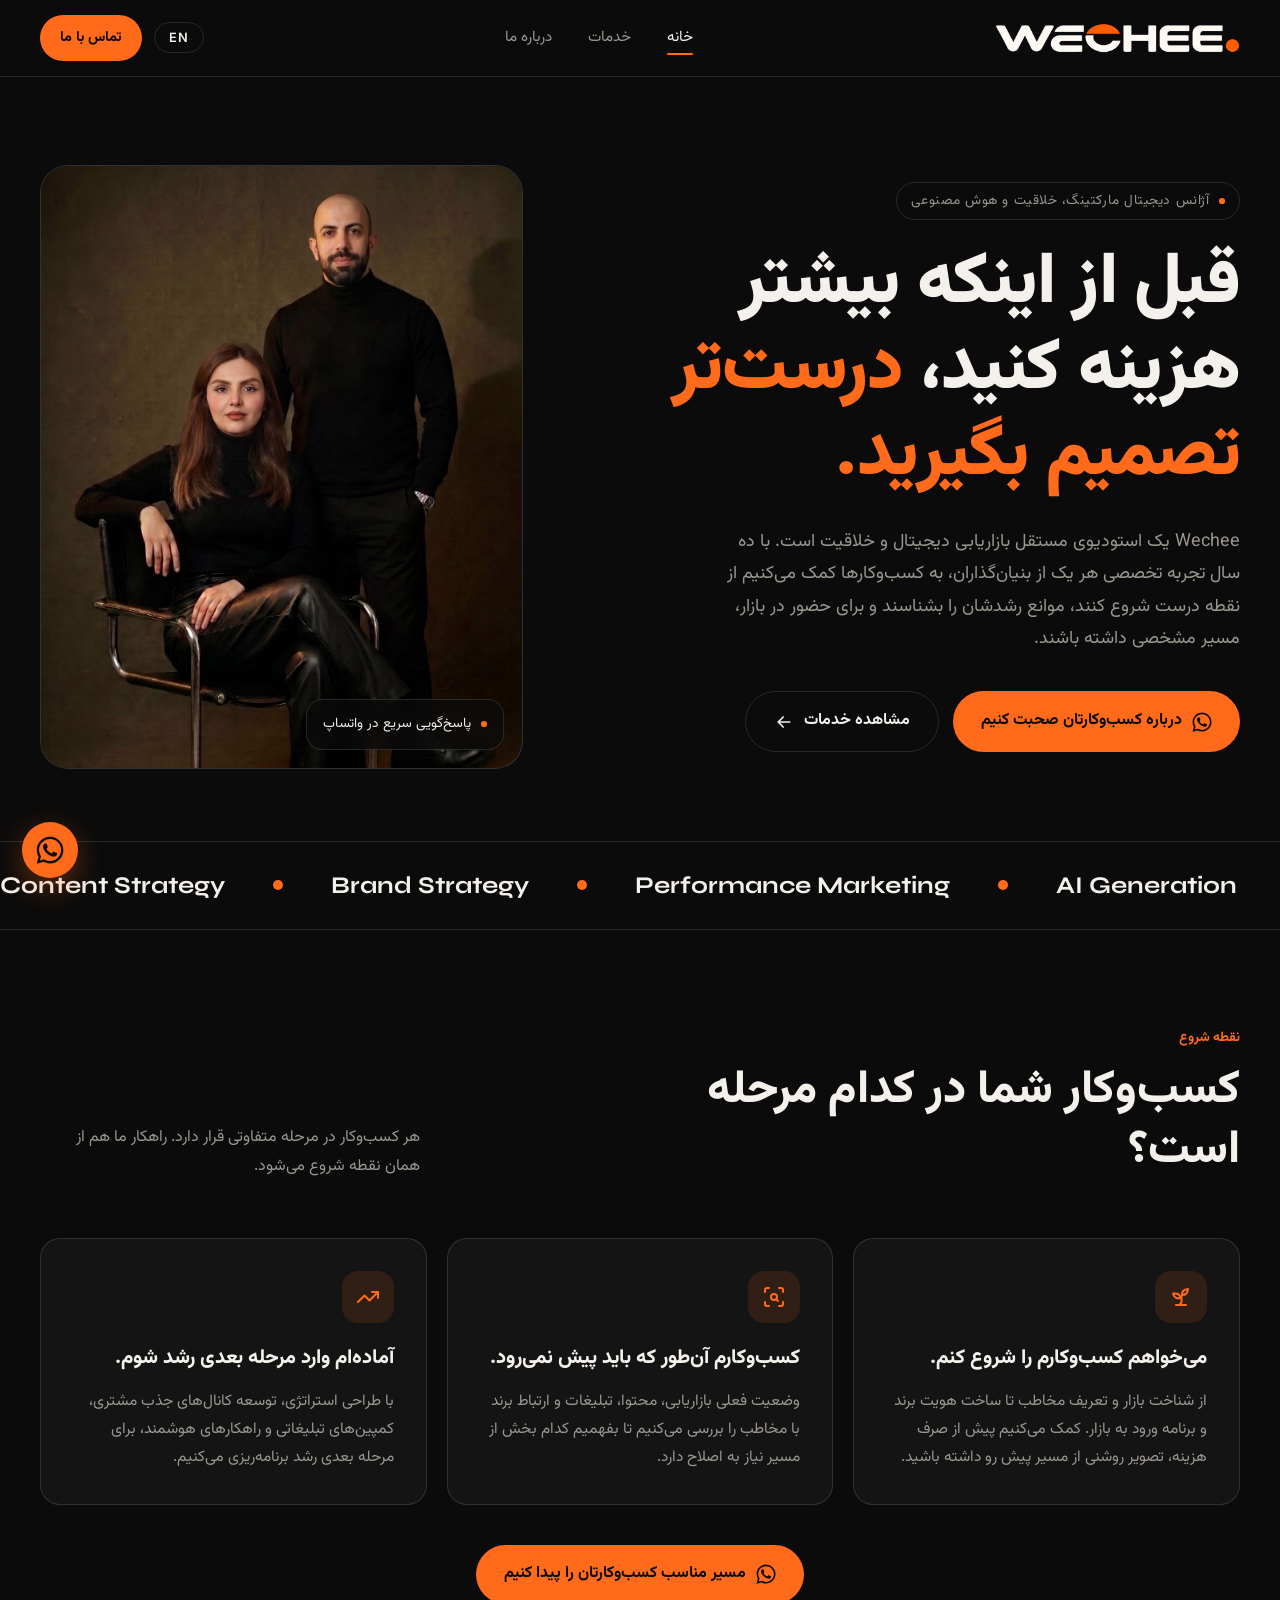
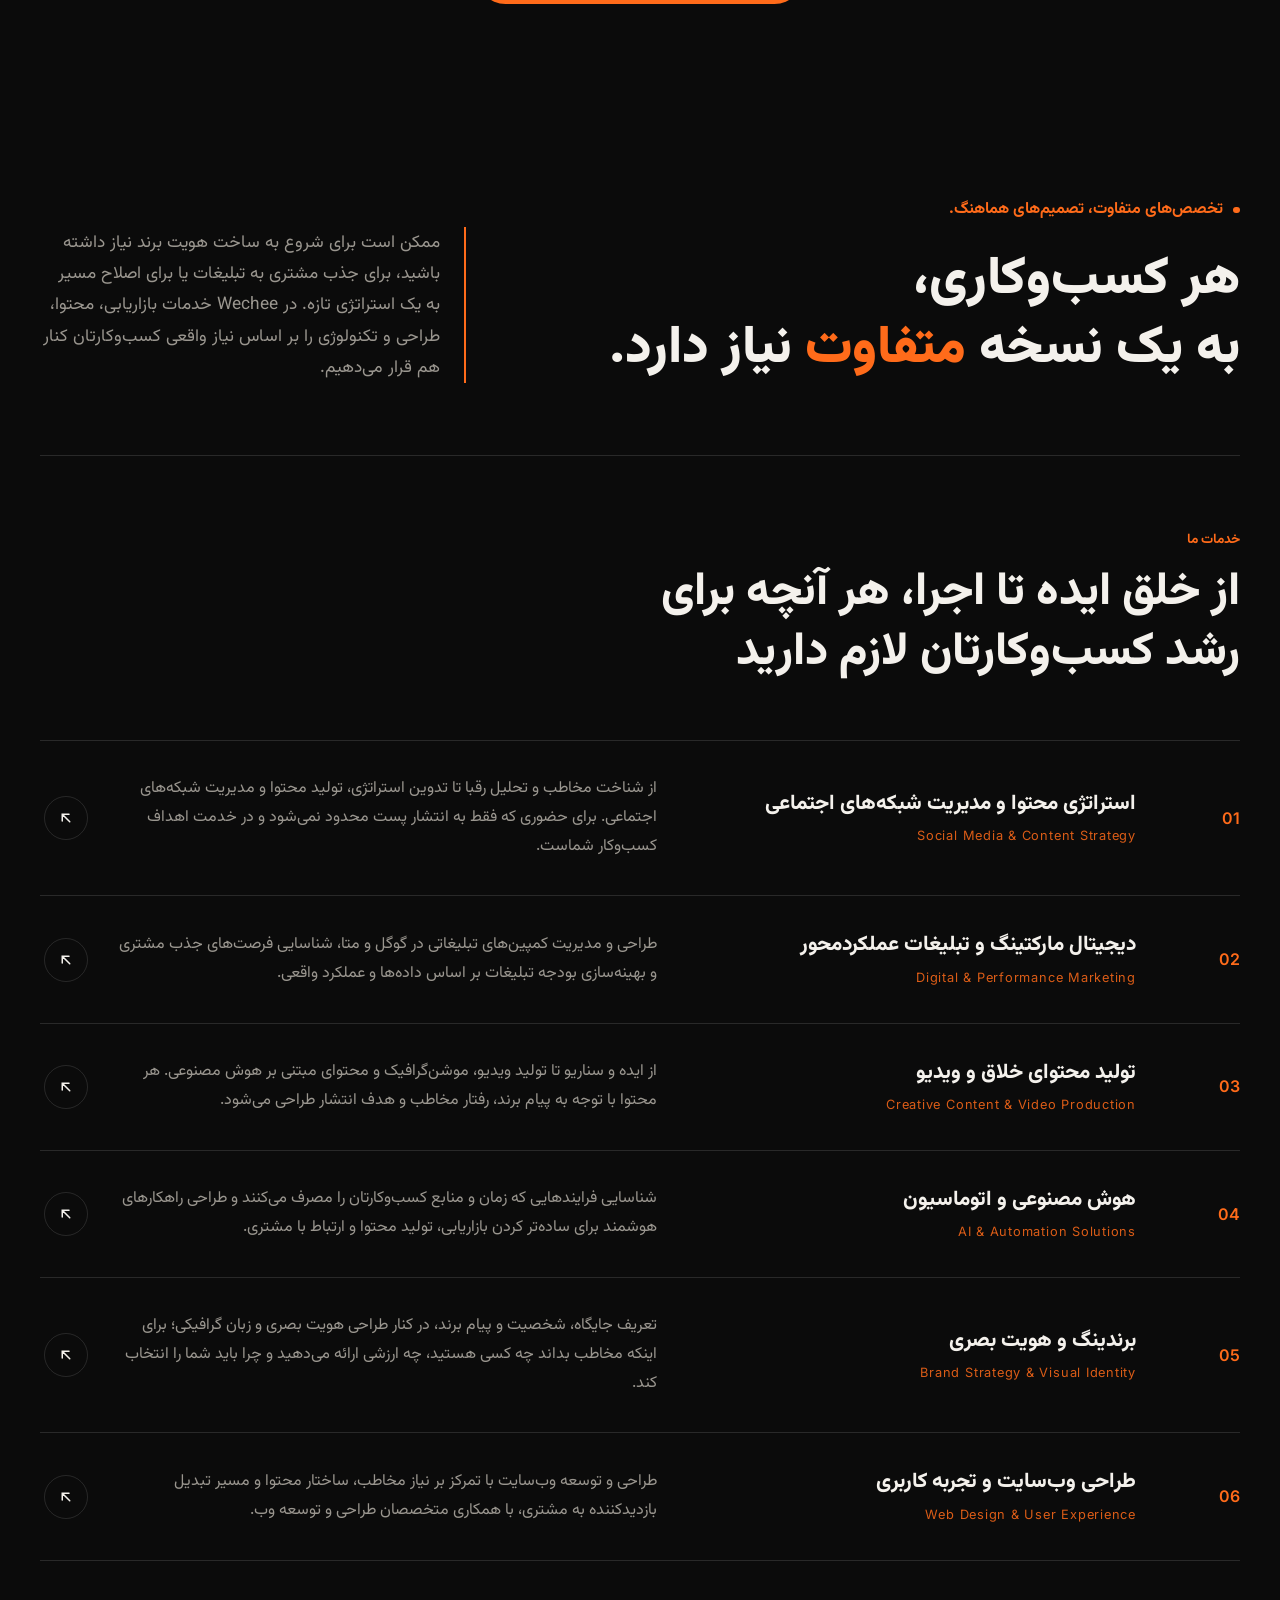
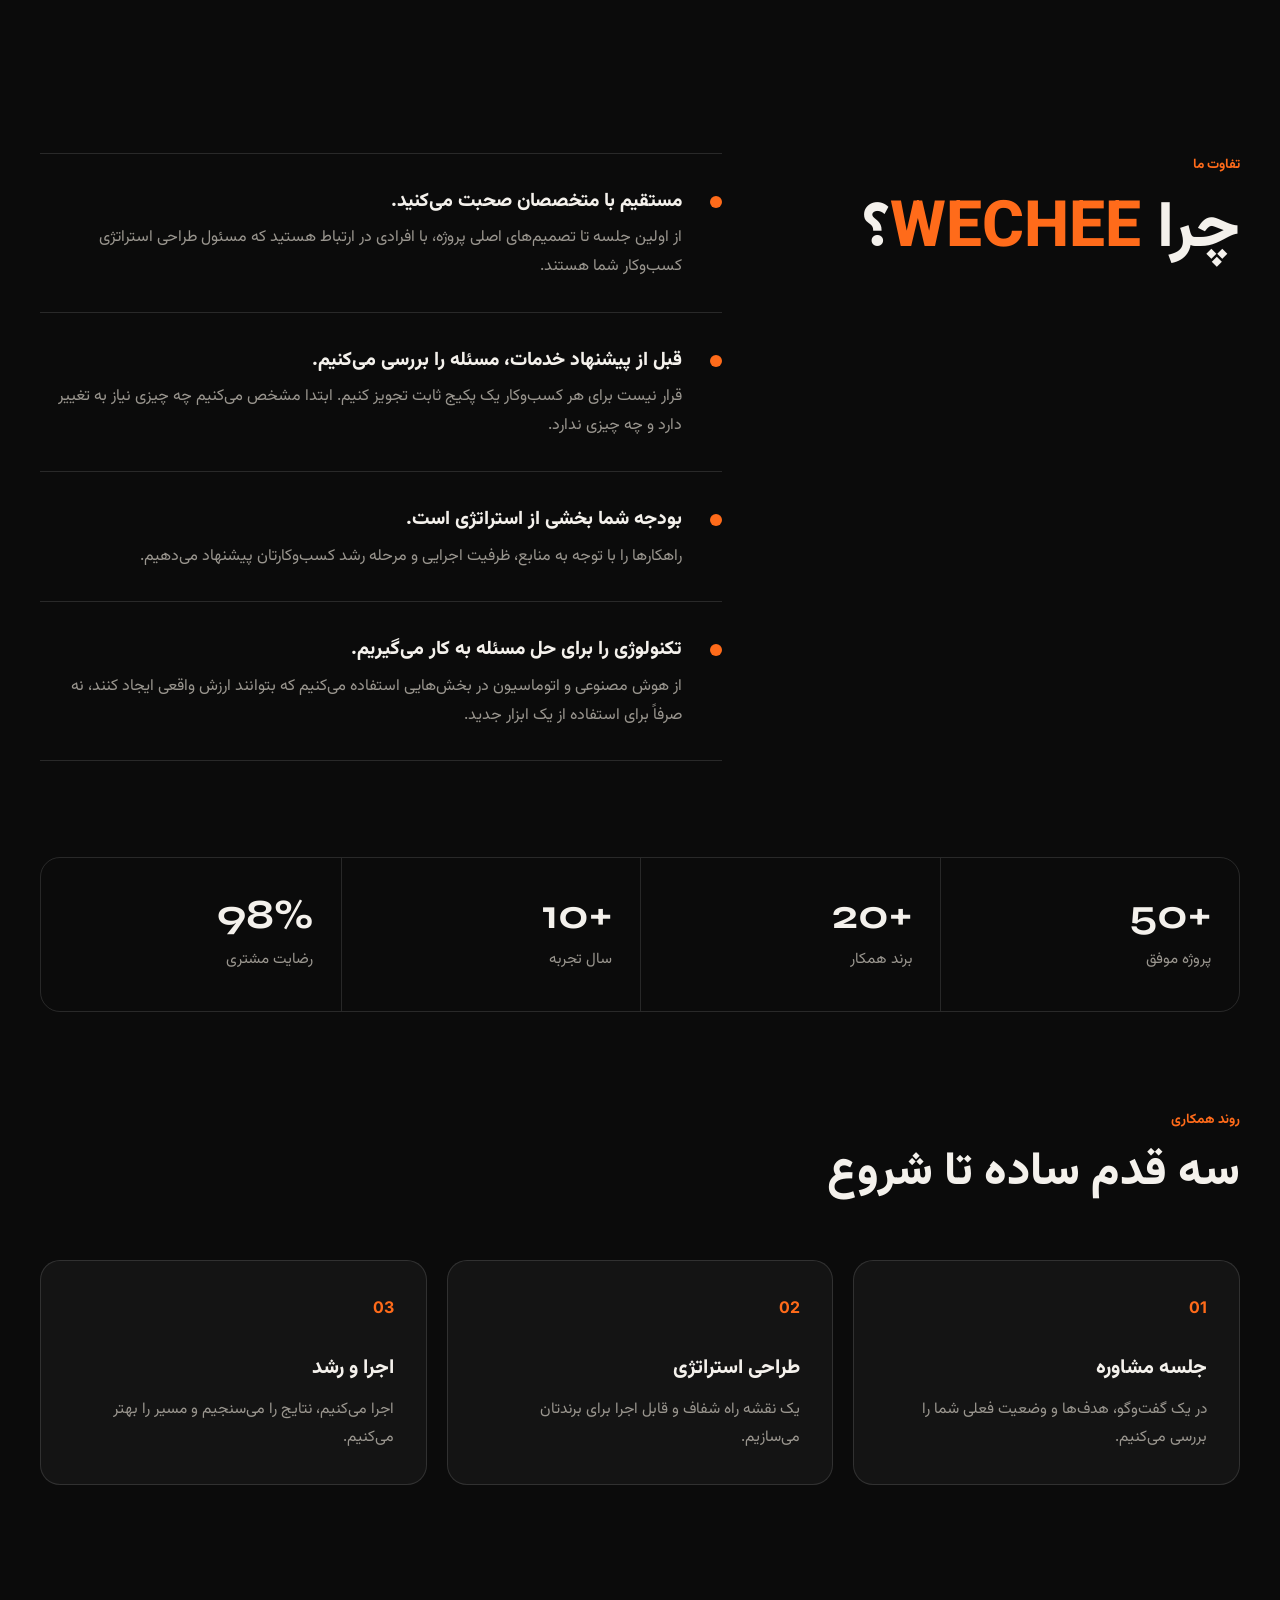
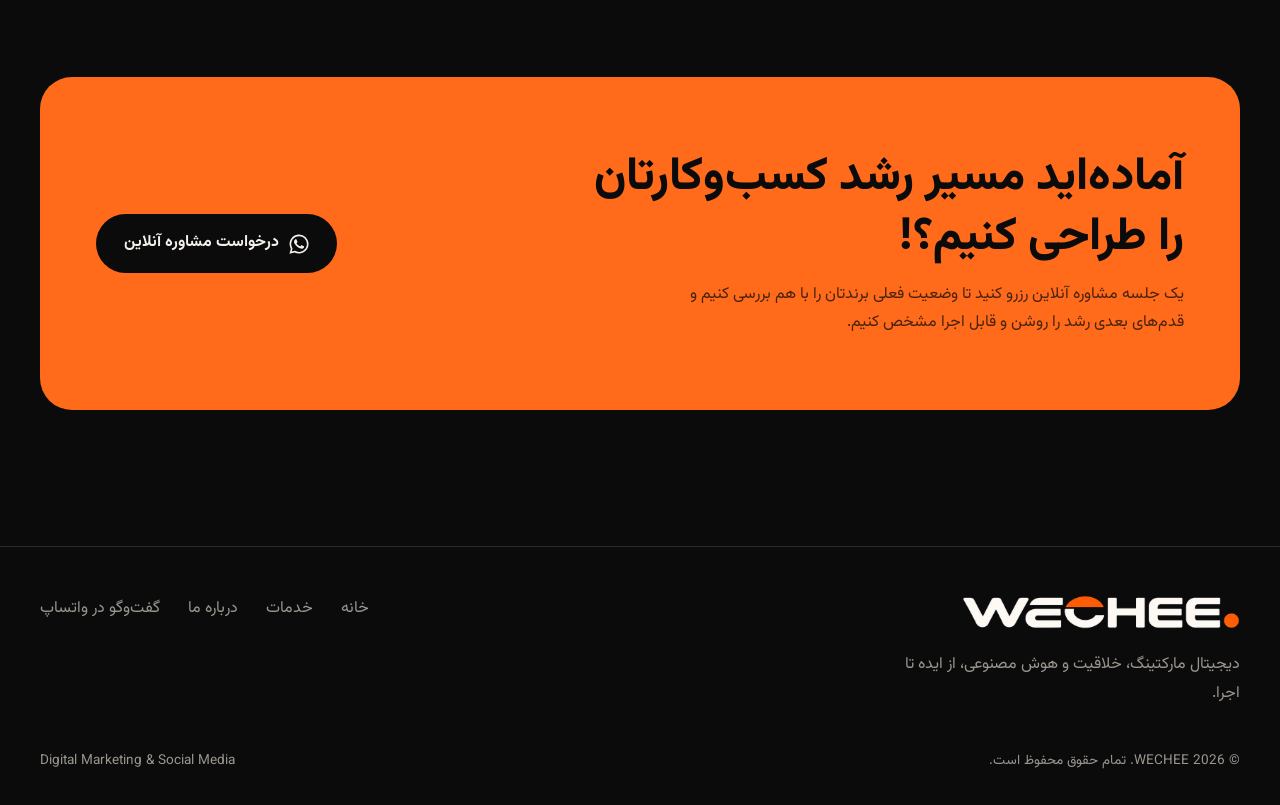
==== commit 54ecbcd5: "Services: remove side text, floating 3D outline letters on hover Co-Authored-By: Claude Opus 5.5 <no" ====
--- a/index.html
+++ b/index.html
@@ -98,7 +98,6 @@
     </div>
     <div class="section-head reveal">
       <div><span class="section-label" data-i18n="home.svc.label"></span><h2 data-i18n="home.svc.title"></h2></div>
-      <p data-i18n="home.svc.text"></p>
     </div>
     <div class="svc-list reveal">
       <div class="svc-row">
@@ -106,36 +105,42 @@
         <div><h3 data-i18n="svc1.t"></h3><span class="svc-sub" data-i18n="svc1.sub"></span></div>
         <p data-i18n="svc1.d"></p>
         <span class="svc-icon"><svg viewBox="0 0 24 24" width="18" height="18" fill="none" stroke="currentColor" stroke-width="2" stroke-linecap="round" aria-hidden="true"><path d="M7 17 17 7M8 7h9v9"/></svg></span>
+        <span class="floaters" aria-hidden="true"><span class="fl" style="--x:37%;--y:-22%;--r:-25deg;--d:0s"><b data-l="S">S</b></span><span class="fl" style="--x:49%;--y:26%;--r:20deg;--d:.08s"><b data-l="M">M</b></span><span class="fl" style="--x:59%;--y:-34%;--r:-12deg;--d:.16s"><b data-l="C">C</b></span></span>
       </div>
       <div class="svc-row">
         <span class="svc-num">02</span>
         <div><h3 data-i18n="svc2.t"></h3><span class="svc-sub" data-i18n="svc2.sub"></span></div>
         <p data-i18n="svc2.d"></p>
         <span class="svc-icon"><svg viewBox="0 0 24 24" width="18" height="18" fill="none" stroke="currentColor" stroke-width="2" stroke-linecap="round" aria-hidden="true"><path d="M7 17 17 7M8 7h9v9"/></svg></span>
+        <span class="floaters" aria-hidden="true"><span class="fl" style="--x:37%;--y:-22%;--r:-25deg;--d:0s"><b data-l="D">D</b></span><span class="fl" style="--x:49%;--y:26%;--r:20deg;--d:.08s"><b data-l="P">P</b></span><span class="fl" style="--x:59%;--y:-34%;--r:-12deg;--d:.16s"><b data-l="M">M</b></span></span>
       </div>
       <div class="svc-row">
         <span class="svc-num">03</span>
         <div><h3 data-i18n="svc3.t"></h3><span class="svc-sub" data-i18n="svc3.sub"></span></div>
         <p data-i18n="svc3.d"></p>
         <span class="svc-icon"><svg viewBox="0 0 24 24" width="18" height="18" fill="none" stroke="currentColor" stroke-width="2" stroke-linecap="round" aria-hidden="true"><path d="M7 17 17 7M8 7h9v9"/></svg></span>
+        <span class="floaters" aria-hidden="true"><span class="fl" style="--x:37%;--y:-22%;--r:-25deg;--d:0s"><b data-l="C">C</b></span><span class="fl" style="--x:49%;--y:26%;--r:20deg;--d:.08s"><b data-l="V">V</b></span><span class="fl" style="--x:59%;--y:-34%;--r:-12deg;--d:.16s"><b data-l="P">P</b></span></span>
       </div>
       <div class="svc-row">
         <span class="svc-num">04</span>
         <div><h3 data-i18n="svc4.t"></h3><span class="svc-sub" data-i18n="svc4.sub"></span></div>
         <p data-i18n="svc4.d"></p>
         <span class="svc-icon"><svg viewBox="0 0 24 24" width="18" height="18" fill="none" stroke="currentColor" stroke-width="2" stroke-linecap="round" aria-hidden="true"><path d="M7 17 17 7M8 7h9v9"/></svg></span>
+        <span class="floaters" aria-hidden="true"><span class="fl" style="--x:37%;--y:-22%;--r:-25deg;--d:0s"><b data-l="A">A</b></span><span class="fl" style="--x:49%;--y:26%;--r:20deg;--d:.08s"><b data-l="I">I</b></span></span>
       </div>
       <div class="svc-row">
         <span class="svc-num">05</span>
         <div><h3 data-i18n="svc5.t"></h3><span class="svc-sub" data-i18n="svc5.sub"></span></div>
         <p data-i18n="svc5.d"></p>
         <span class="svc-icon"><svg viewBox="0 0 24 24" width="18" height="18" fill="none" stroke="currentColor" stroke-width="2" stroke-linecap="round" aria-hidden="true"><path d="M7 17 17 7M8 7h9v9"/></svg></span>
+        <span class="floaters" aria-hidden="true"><span class="fl" style="--x:37%;--y:-22%;--r:-25deg;--d:0s"><b data-l="B">B</b></span><span class="fl" style="--x:49%;--y:26%;--r:20deg;--d:.08s"><b data-l="V">V</b></span><span class="fl" style="--x:59%;--y:-34%;--r:-12deg;--d:.16s"><b data-l="I">I</b></span></span>
       </div>
       <div class="svc-row">
         <span class="svc-num">06</span>
         <div><h3 data-i18n="svc6.t"></h3><span class="svc-sub" data-i18n="svc6.sub"></span></div>
         <p data-i18n="svc6.d"></p>
         <span class="svc-icon"><svg viewBox="0 0 24 24" width="18" height="18" fill="none" stroke="currentColor" stroke-width="2" stroke-linecap="round" aria-hidden="true"><path d="M7 17 17 7M8 7h9v9"/></svg></span>
+        <span class="floaters" aria-hidden="true"><span class="fl" style="--x:37%;--y:-22%;--r:-25deg;--d:0s"><b data-l="W">W</b></span><span class="fl" style="--x:49%;--y:26%;--r:20deg;--d:.08s"><b data-l="U">U</b></span><span class="fl" style="--x:59%;--y:-34%;--r:-12deg;--d:.16s"><b data-l="X">X</b></span></span>
       </div>
     </div>
   </div>
--- a/css/style.css
+++ b/css/style.css
@@ -323,3 +323,84 @@
   .founders-note{margin-top:48px;font-size:1.05rem}
   .values-4{grid-template-columns:1fr}
 }
+
+/* ---------- Services hover: floating 3D outline letters ---------- */
+.svc-row{position:relative;isolation:isolate;overflow:hidden;transition:opacity .35s}
+.svc-row:hover{padding-inline:0;background:none}
+.svc-row h3{transition:color .35s}
+.svc-row:hover h3{color:var(--orange)}
+.svc-icon{transition:transform .5s cubic-bezier(.7,0,.2,1),border-color .3s,color .3s,background .3s}
+.svc-row:hover .svc-icon{background:transparent;border-color:var(--orange);color:var(--orange);transform:rotate(45deg)}
+html[dir="rtl"] .svc-row:hover .svc-icon{transform:rotate(-45deg)}
+@media (hover:hover){.svc-list:hover .svc-row:not(:hover){opacity:.4}}
+.floaters{position:absolute;inset:0;z-index:-1;pointer-events:none;perspective:700px}
+.fl{
+  position:absolute;left:var(--x);top:var(--y);direction:ltr;
+  opacity:0;transform:translate3d(0,46px,0) scale(.55) rotateY(var(--r));transform-style:preserve-3d;
+  transition:opacity .45s ease var(--d),transform .8s cubic-bezier(.2,.8,.2,1) var(--d)
+}
+.svc-row:hover .fl{opacity:1;transform:translate3d(0,0,0) scale(1) rotateY(var(--r))}
+.fl b{
+  display:block;position:relative;font-family:var(--font-display-en);font-weight:800;
+  font-size:clamp(4.5rem,8vw,7.5rem);line-height:1;color:transparent;
+  -webkit-text-stroke:1.3px rgba(255,107,26,.55);transform-style:preserve-3d;
+  animation:float3d 4s ease-in-out infinite;animation-play-state:paused;animation-delay:var(--d)
+}
+.fl b::before,.fl b::after{content:attr(data-l);position:absolute;left:0;top:0;color:transparent}
+.fl b::before{-webkit-text-stroke:1px rgba(255,107,26,.26);transform:translate3d(6px,6px,-14px)}
+.fl b::after{-webkit-text-stroke:1px rgba(255,107,26,.11);transform:translate3d(12px,12px,-28px)}
+.svc-row:hover .fl b{animation-play-state:running}
+@keyframes float3d{
+  0%,100%{transform:translateY(0) rotateX(0deg) rotateY(0deg)}
+  50%{transform:translateY(-12px) rotateX(14deg) rotateY(-22deg)}
+}
+@media (prefers-reduced-motion:reduce){.fl b{animation:none}.fl{transition:opacity .3s}}
+@media (max-width:760px){.floaters{display:none}}
+
+/* ---------- Selected Projects ---------- */
+.proj-note{display:flex;align-items:center;gap:10px;color:var(--muted);font-size:.88rem;margin:-20px 0 48px}
+.proj-list{display:flex;flex-direction:column;gap:110px}
+.proj{display:grid;grid-template-columns:minmax(0,1.15fr) minmax(0,.85fr);gap:64px;align-items:center}
+.proj:nth-child(even) .proj-media{order:2}
+.proj-media{aspect-ratio:16/11;border-radius:26px;overflow:hidden;border:1px solid var(--line);
+  clip-path:inset(100% 0 0 0 round 26px);transition:clip-path 1.1s cubic-bezier(.7,0,.2,1) .1s}
+.proj.in .proj-media{clip-path:inset(0 0 0 0 round 26px)}
+.proj-art{position:relative;width:100%;height:100%;transition:transform .9s cubic-bezier(.2,.7,.2,1)}
+.proj:hover .proj-art{transform:scale(1.05)}
+.art1{background:radial-gradient(circle at 72% 28%,rgba(255,107,26,.5),transparent 55%),linear-gradient(140deg,#1b1b1b,#0d0d0d)}
+.art2{background:radial-gradient(circle at 25% 75%,rgba(255,107,26,.45),transparent 55%),repeating-linear-gradient(90deg,rgba(255,255,255,.04) 0 1px,transparent 1px 48px),linear-gradient(200deg,#191919,#0c0c0c)}
+.art3{background:radial-gradient(circle at 60% 60%,rgba(255,155,82,.35),transparent 50%),repeating-linear-gradient(0deg,rgba(255,255,255,.04) 0 1px,transparent 1px 48px),linear-gradient(160deg,#1a1a1a,#0b0b0b)}
+.proj-no{position:absolute;inset-inline-start:28px;bottom:6px;font-family:var(--font-display-en);font-weight:800;
+  font-size:clamp(5rem,11vw,9rem);line-height:1;color:transparent;-webkit-text-stroke:1.5px rgba(244,241,236,.35);transition:color .5s,-webkit-text-stroke-color .5s}
+.proj:hover .proj-no{color:var(--orange);-webkit-text-stroke-color:var(--orange)}
+.half{position:absolute;top:22%;inset-inline-end:14%;width:min(34%,190px);aspect-ratio:2/1;border-radius:999px 999px 0 0;
+  background:var(--orange);transform-origin:50% 100%;transition:transform .9s cubic-bezier(.7,0,.2,1)}
+.half::after{content:"";position:absolute;left:0;right:0;top:100%;height:100%;border-radius:0 0 999px 999px;border:2px solid rgba(244,241,236,.25);border-top:0}
+.proj:hover .half{transform:rotate(-180deg)}
+.proj-cat{color:var(--orange);font-size:.85rem;font-weight:700;display:flex;align-items:center;gap:10px}
+.proj-cat::before{content:"";width:24px;height:1px;background:var(--orange)}
+.proj-body h3{font-size:clamp(1.5rem,2.6vw,2rem);font-weight:900;line-height:1.35;margin:10px 0 30px}
+html[lang="en"] .proj-body h3{font-family:var(--font-display-en);line-height:1.1}
+.story{list-style:none;position:relative;padding-inline-start:30px}
+.story::before,.story::after{content:"";position:absolute;inset-inline-start:5px;top:10px;width:1px}
+.story::before{bottom:30px;background:var(--line)}
+.story::after{height:0;background:var(--orange);transition:height 1.4s ease .5s}
+.proj.in .story::after{height:calc(100% - 40px)}
+.story li{position:relative;padding-bottom:22px}
+.story li::before{content:"";position:absolute;inset-inline-start:-30px;top:.5em;width:11px;height:11px;border-radius:50%;
+  background:var(--black);border:2px solid var(--orange);transition:background .3s,transform .3s}
+.story li:nth-child(2)::before{transition-delay:.08s}.story li:nth-child(3)::before{transition-delay:.16s}.story li:nth-child(4)::before{transition-delay:.24s}
+.proj:hover .story li::before{background:var(--orange);transform:scale(1.15)}
+.story .k{display:block;font-weight:800;font-size:.98rem;margin-bottom:2px}
+.story .v{color:var(--muted);font-size:.97rem}
+@media (prefers-reduced-motion:reduce){.proj-media{clip-path:none!important;transition:none}.svc-row::before{transition:none}}
+@media (max-width:960px){
+  .proj{grid-template-columns:1fr;gap:28px}
+  .proj:nth-child(even) .proj-media{order:0}
+  .proj-list{gap:72px}
+}
+.proj:nth-child(even){grid-template-columns:minmax(0,.85fr) minmax(0,1.15fr)}
+.proj:nth-child(even) .proj-body{order:1}
+@media (max-width:960px){.proj:nth-child(even){grid-template-columns:1fr}.proj:nth-child(even) .proj-body{order:2}}
+.page-hero p{max-width:760px}
+.page-hero p strong{display:inline-block;color:var(--text);font-weight:700;margin-top:10px}
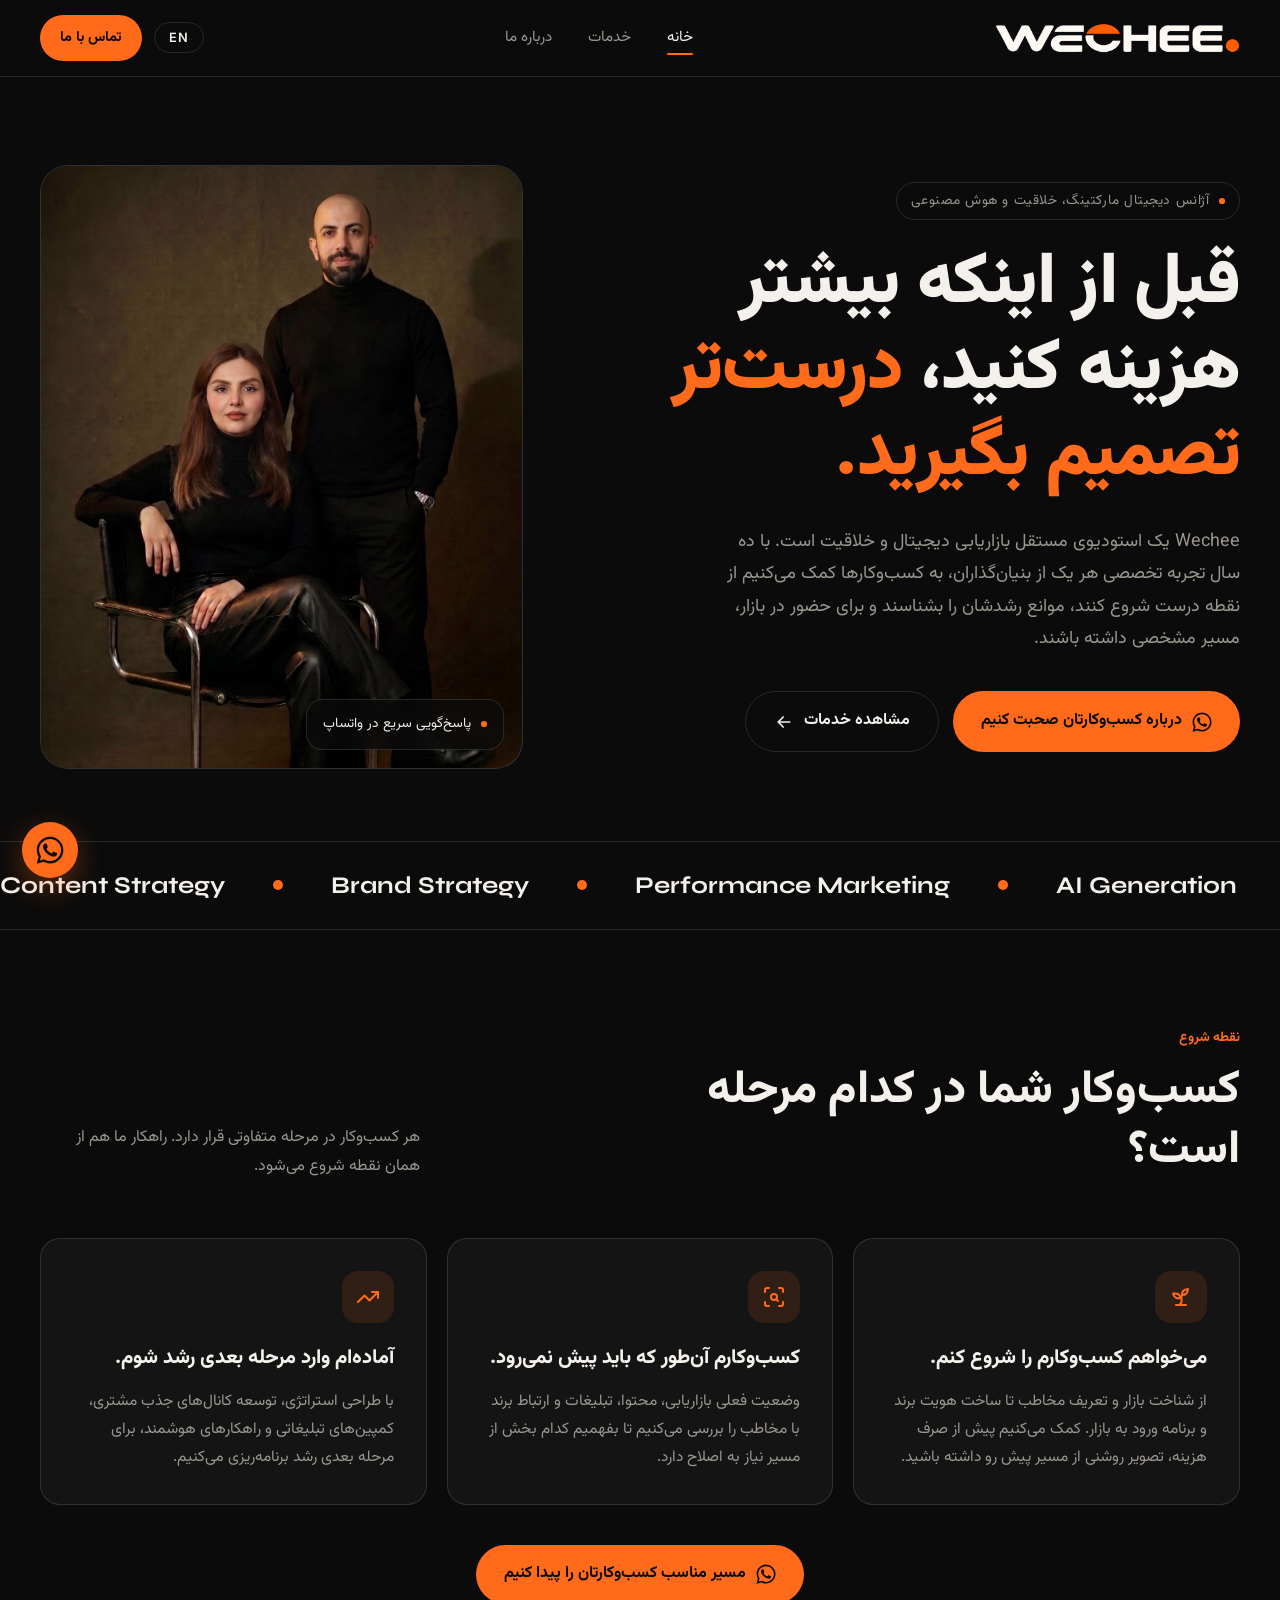
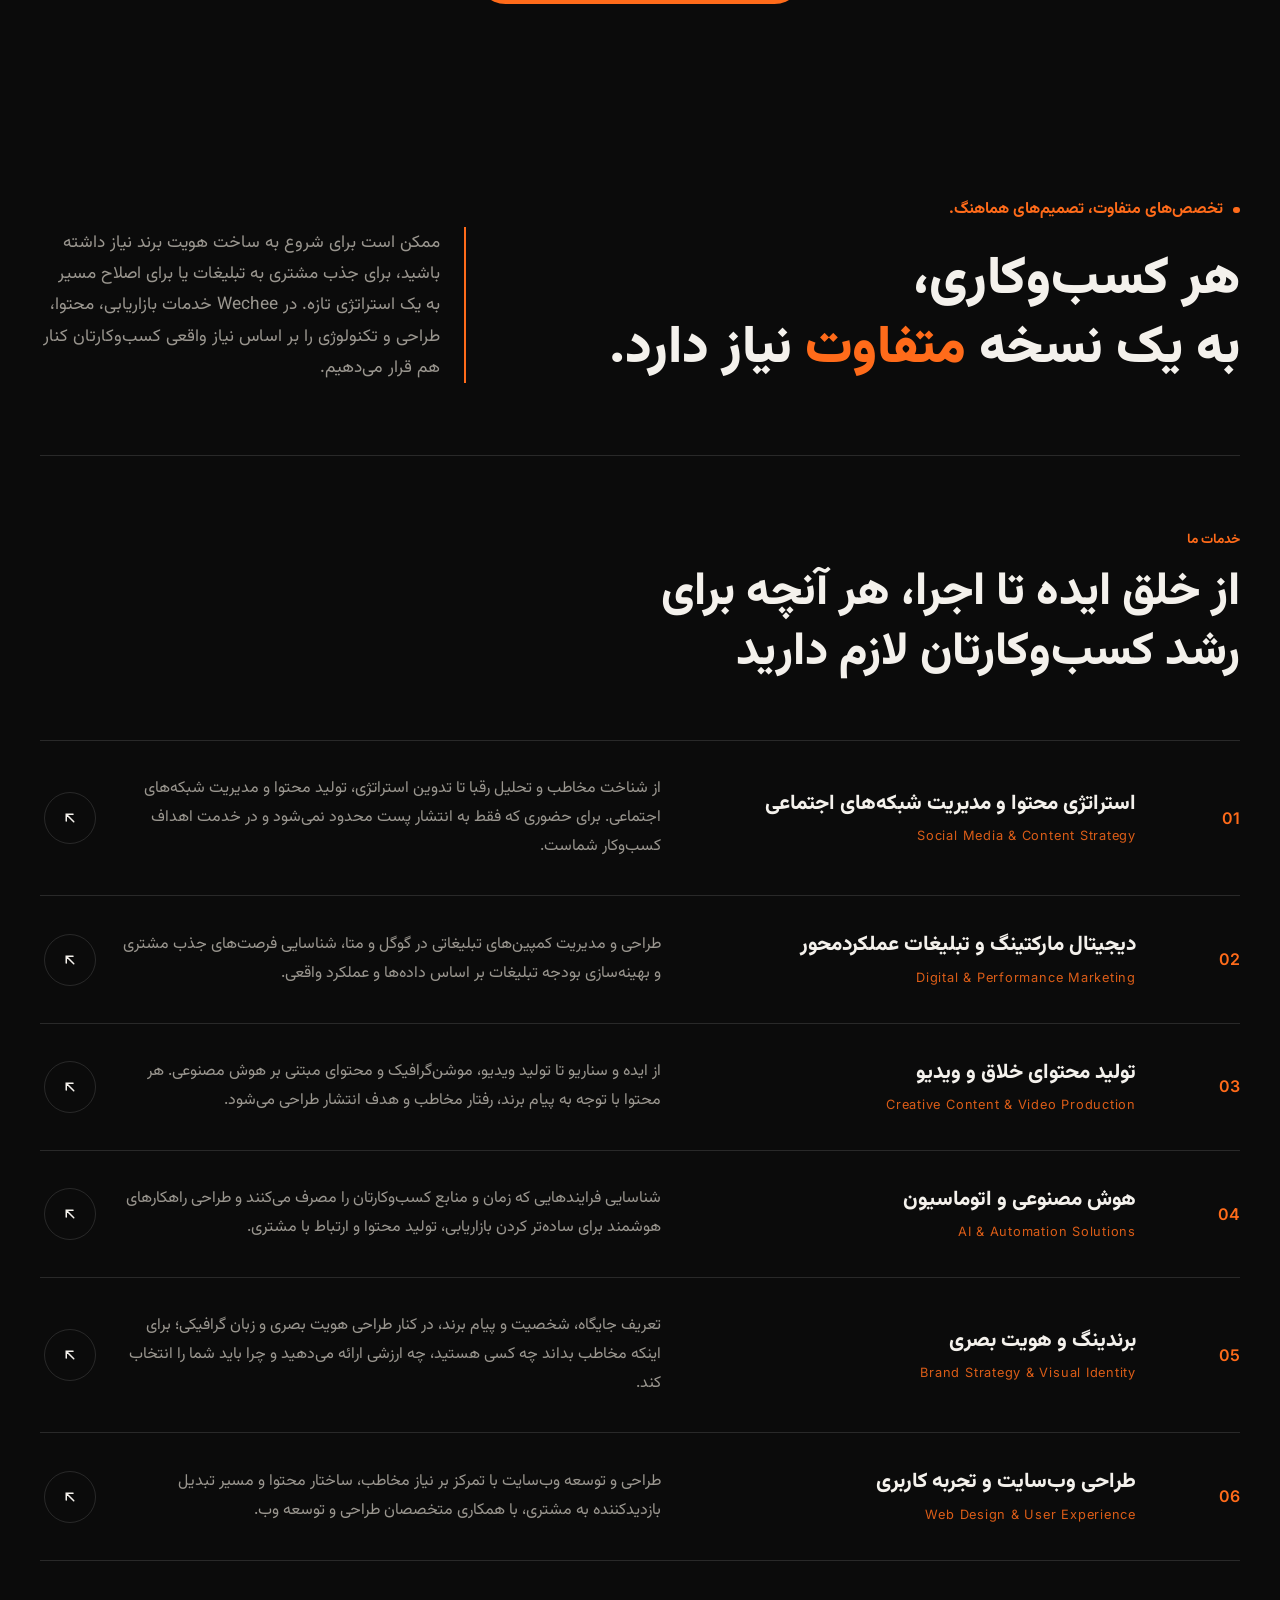
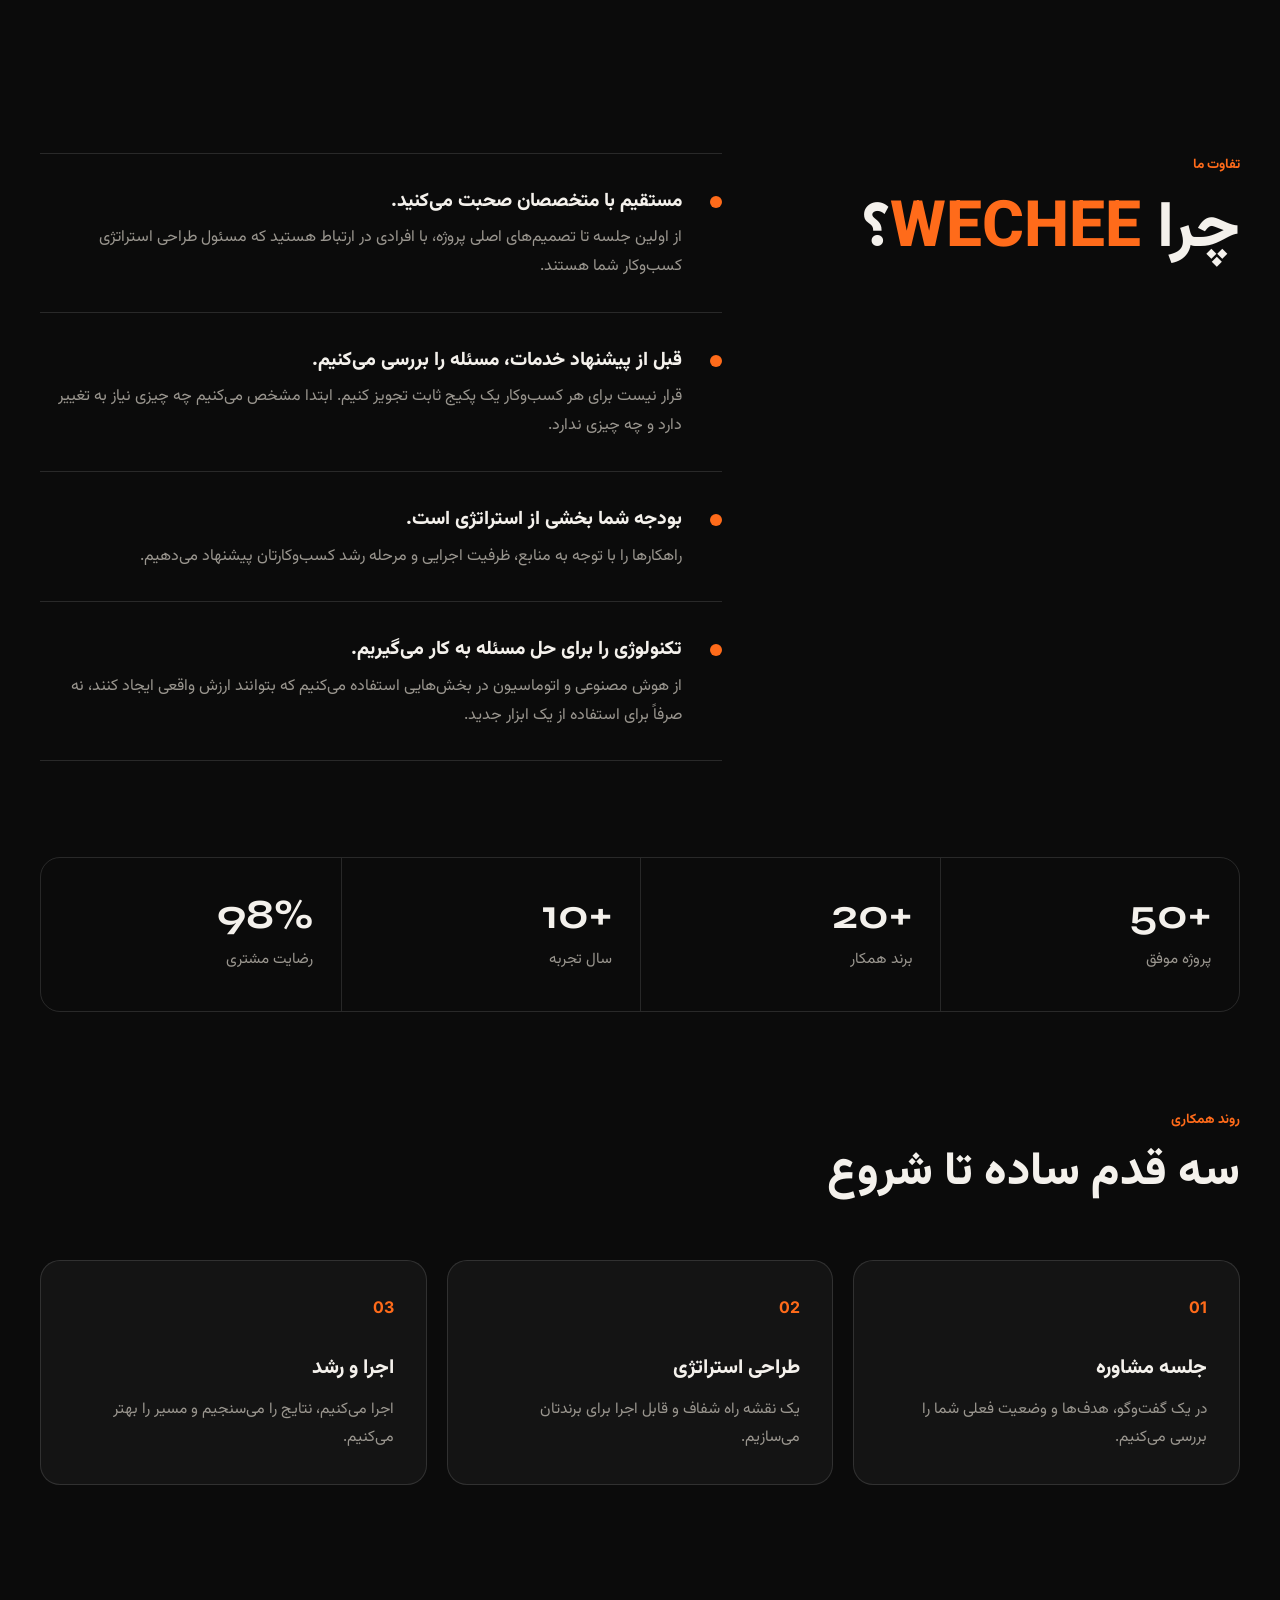
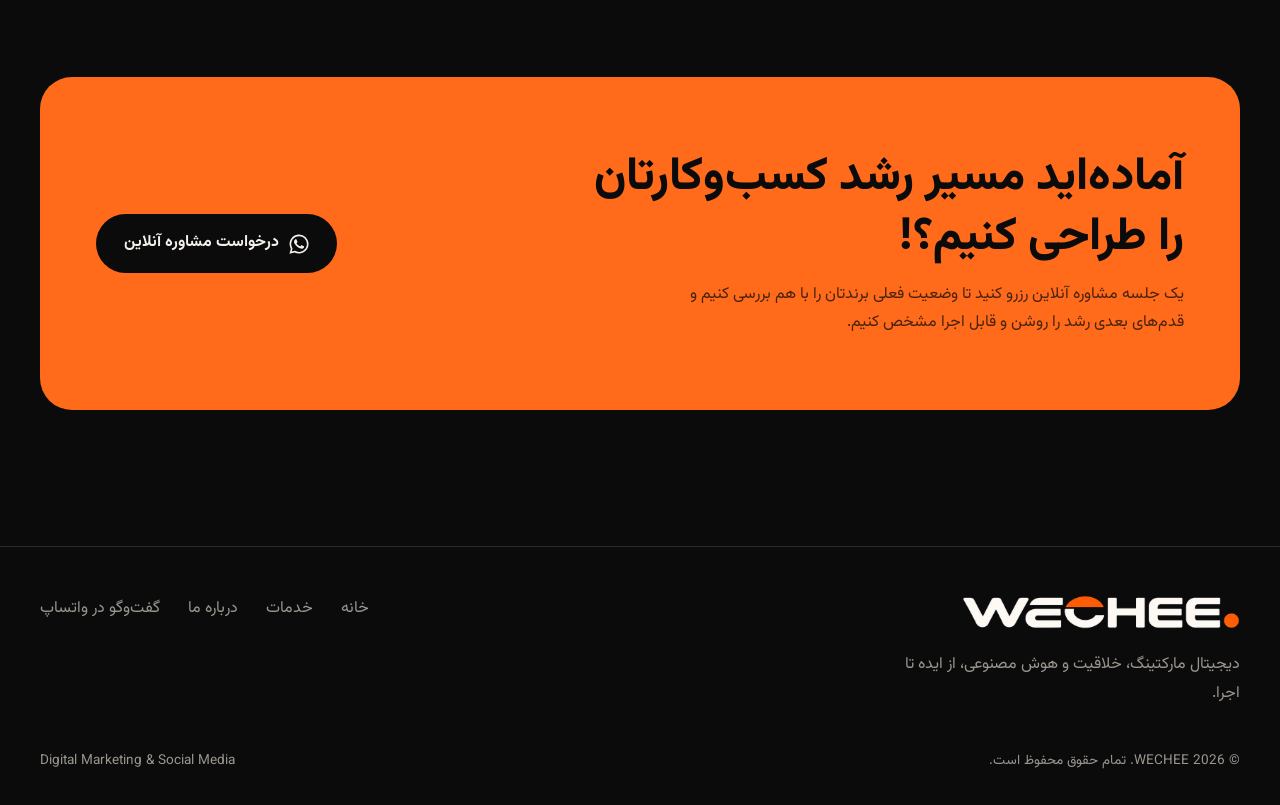
==== commit 430b80a8: "Services hover: logo half-circle spin replaces cursor trail Co-Authored-By: Claude Opus 5.5 <noreply" ====
--- a/index.html
+++ b/index.html
@@ -105,42 +105,36 @@
         <div><h3 data-i18n="svc1.t"></h3><span class="svc-sub" data-i18n="svc1.sub"></span></div>
         <p data-i18n="svc1.d"></p>
         <span class="svc-icon"><svg viewBox="0 0 24 24" width="18" height="18" fill="none" stroke="currentColor" stroke-width="2" stroke-linecap="round" aria-hidden="true"><path d="M7 17 17 7M8 7h9v9"/></svg></span>
-        <span class="floaters" aria-hidden="true"><span class="fl" style="--x:37%;--y:-22%;--r:-25deg;--d:0s"><b data-l="S">S</b></span><span class="fl" style="--x:49%;--y:26%;--r:20deg;--d:.08s"><b data-l="M">M</b></span><span class="fl" style="--x:59%;--y:-34%;--r:-12deg;--d:.16s"><b data-l="C">C</b></span></span>
       </div>
       <div class="svc-row">
         <span class="svc-num">02</span>
         <div><h3 data-i18n="svc2.t"></h3><span class="svc-sub" data-i18n="svc2.sub"></span></div>
         <p data-i18n="svc2.d"></p>
         <span class="svc-icon"><svg viewBox="0 0 24 24" width="18" height="18" fill="none" stroke="currentColor" stroke-width="2" stroke-linecap="round" aria-hidden="true"><path d="M7 17 17 7M8 7h9v9"/></svg></span>
-        <span class="floaters" aria-hidden="true"><span class="fl" style="--x:37%;--y:-22%;--r:-25deg;--d:0s"><b data-l="D">D</b></span><span class="fl" style="--x:49%;--y:26%;--r:20deg;--d:.08s"><b data-l="P">P</b></span><span class="fl" style="--x:59%;--y:-34%;--r:-12deg;--d:.16s"><b data-l="M">M</b></span></span>
       </div>
       <div class="svc-row">
         <span class="svc-num">03</span>
         <div><h3 data-i18n="svc3.t"></h3><span class="svc-sub" data-i18n="svc3.sub"></span></div>
         <p data-i18n="svc3.d"></p>
         <span class="svc-icon"><svg viewBox="0 0 24 24" width="18" height="18" fill="none" stroke="currentColor" stroke-width="2" stroke-linecap="round" aria-hidden="true"><path d="M7 17 17 7M8 7h9v9"/></svg></span>
-        <span class="floaters" aria-hidden="true"><span class="fl" style="--x:37%;--y:-22%;--r:-25deg;--d:0s"><b data-l="C">C</b></span><span class="fl" style="--x:49%;--y:26%;--r:20deg;--d:.08s"><b data-l="V">V</b></span><span class="fl" style="--x:59%;--y:-34%;--r:-12deg;--d:.16s"><b data-l="P">P</b></span></span>
       </div>
       <div class="svc-row">
         <span class="svc-num">04</span>
         <div><h3 data-i18n="svc4.t"></h3><span class="svc-sub" data-i18n="svc4.sub"></span></div>
         <p data-i18n="svc4.d"></p>
         <span class="svc-icon"><svg viewBox="0 0 24 24" width="18" height="18" fill="none" stroke="currentColor" stroke-width="2" stroke-linecap="round" aria-hidden="true"><path d="M7 17 17 7M8 7h9v9"/></svg></span>
-        <span class="floaters" aria-hidden="true"><span class="fl" style="--x:37%;--y:-22%;--r:-25deg;--d:0s"><b data-l="A">A</b></span><span class="fl" style="--x:49%;--y:26%;--r:20deg;--d:.08s"><b data-l="I">I</b></span></span>
       </div>
       <div class="svc-row">
         <span class="svc-num">05</span>
         <div><h3 data-i18n="svc5.t"></h3><span class="svc-sub" data-i18n="svc5.sub"></span></div>
         <p data-i18n="svc5.d"></p>
         <span class="svc-icon"><svg viewBox="0 0 24 24" width="18" height="18" fill="none" stroke="currentColor" stroke-width="2" stroke-linecap="round" aria-hidden="true"><path d="M7 17 17 7M8 7h9v9"/></svg></span>
-        <span class="floaters" aria-hidden="true"><span class="fl" style="--x:37%;--y:-22%;--r:-25deg;--d:0s"><b data-l="B">B</b></span><span class="fl" style="--x:49%;--y:26%;--r:20deg;--d:.08s"><b data-l="V">V</b></span><span class="fl" style="--x:59%;--y:-34%;--r:-12deg;--d:.16s"><b data-l="I">I</b></span></span>
       </div>
       <div class="svc-row">
         <span class="svc-num">06</span>
         <div><h3 data-i18n="svc6.t"></h3><span class="svc-sub" data-i18n="svc6.sub"></span></div>
         <p data-i18n="svc6.d"></p>
         <span class="svc-icon"><svg viewBox="0 0 24 24" width="18" height="18" fill="none" stroke="currentColor" stroke-width="2" stroke-linecap="round" aria-hidden="true"><path d="M7 17 17 7M8 7h9v9"/></svg></span>
-        <span class="floaters" aria-hidden="true"><span class="fl" style="--x:37%;--y:-22%;--r:-25deg;--d:0s"><b data-l="W">W</b></span><span class="fl" style="--x:49%;--y:26%;--r:20deg;--d:.08s"><b data-l="U">U</b></span><span class="fl" style="--x:59%;--y:-34%;--r:-12deg;--d:.16s"><b data-l="X">X</b></span></span>
       </div>
     </div>
   </div>
--- a/css/style.css
+++ b/css/style.css
@@ -329,33 +329,28 @@
 .svc-row:hover{padding-inline:0;background:none}
 .svc-row h3{transition:color .35s}
 .svc-row:hover h3{color:var(--orange)}
-.svc-icon{transition:transform .5s cubic-bezier(.7,0,.2,1),border-color .3s,color .3s,background .3s}
-.svc-row:hover .svc-icon{background:transparent;border-color:var(--orange);color:var(--orange);transform:rotate(45deg)}
-html[dir="rtl"] .svc-row:hover .svc-icon{transform:rotate(-45deg)}
 @media (hover:hover){.svc-list:hover .svc-row:not(:hover){opacity:.4}}
-.floaters{position:absolute;inset:0;z-index:-1;pointer-events:none;perspective:700px}
-.fl{
-  position:absolute;left:var(--x);top:var(--y);direction:ltr;
-  opacity:0;transform:translate3d(0,46px,0) scale(.55) rotateY(var(--r));transform-style:preserve-3d;
-  transition:opacity .45s ease var(--d),transform .8s cubic-bezier(.2,.8,.2,1) var(--d)
-}
-.svc-row:hover .fl{opacity:1;transform:translate3d(0,0,0) scale(1) rotateY(var(--r))}
-.fl b{
-  display:block;position:relative;font-family:var(--font-display-en);font-weight:800;
-  font-size:clamp(4.5rem,8vw,7.5rem);line-height:1;color:transparent;
-  -webkit-text-stroke:1.3px rgba(255,107,26,.55);transform-style:preserve-3d;
-  animation:float3d 4s ease-in-out infinite;animation-play-state:paused;animation-delay:var(--d)
-}
-.fl b::before,.fl b::after{content:attr(data-l);position:absolute;left:0;top:0;color:transparent}
-.fl b::before{-webkit-text-stroke:1px rgba(255,107,26,.26);transform:translate3d(6px,6px,-14px)}
-.fl b::after{-webkit-text-stroke:1px rgba(255,107,26,.11);transform:translate3d(12px,12px,-28px)}
-.svc-row:hover .fl b{animation-play-state:running}
-@keyframes float3d{
-  0%,100%{transform:translateY(0) rotateX(0deg) rotateY(0deg)}
-  50%{transform:translateY(-12px) rotateX(14deg) rotateY(-22deg)}
-}
-@media (prefers-reduced-motion:reduce){.fl b{animation:none}.fl{transition:opacity .3s}}
-@media (max-width:760px){.floaters{display:none}}
+
+/* Logo half-circle on hover */
+.svc-row{grid-template-columns:80px 1fr 1.2fr 56px}
+.svc-icon{width:52px;height:52px;position:relative;overflow:hidden;background:transparent;transition:border-color .3s}
+.svc-icon::before{
+  content:"";position:absolute;inset:-1px;border-radius:50%;
+  background:linear-gradient(to bottom,var(--orange) 50%,transparent 50%);
+  transform:scaleY(0);transform-origin:50% 50%;transition:transform .45s cubic-bezier(.7,0,.2,1)
+}
+.svc-icon svg{position:relative;transition:opacity .25s,transform .25s}
+.svc-row:hover .svc-icon,html[dir="rtl"] .svc-row:hover .svc-icon{
+  background:transparent;border-color:var(--orange);color:var(--orange);transform:none;
+  animation:halfspin 1s cubic-bezier(.7,0,.2,1) .1s both
+}
+html[dir="rtl"] .svc-row:hover .svc-icon{animation-name:halfspin-rtl}
+.svc-row:hover .svc-icon::before{transform:scaleY(1)}
+.svc-row:hover .svc-icon svg{opacity:0;transform:scale(.5)}
+@keyframes halfspin{from{transform:rotate(0)}to{transform:rotate(360deg)}}
+@keyframes halfspin-rtl{from{transform:rotate(0)}to{transform:rotate(-360deg)}}
+@media (prefers-reduced-motion:reduce){.svc-row:hover .svc-icon{animation:none}}
+@media (max-width:960px){.svc-row{grid-template-columns:56px 1fr 56px}}
 
 /* ---------- Selected Projects ---------- */
 .proj-note{display:flex;align-items:center;gap:10px;color:var(--muted);font-size:.88rem;margin:-20px 0 48px}
